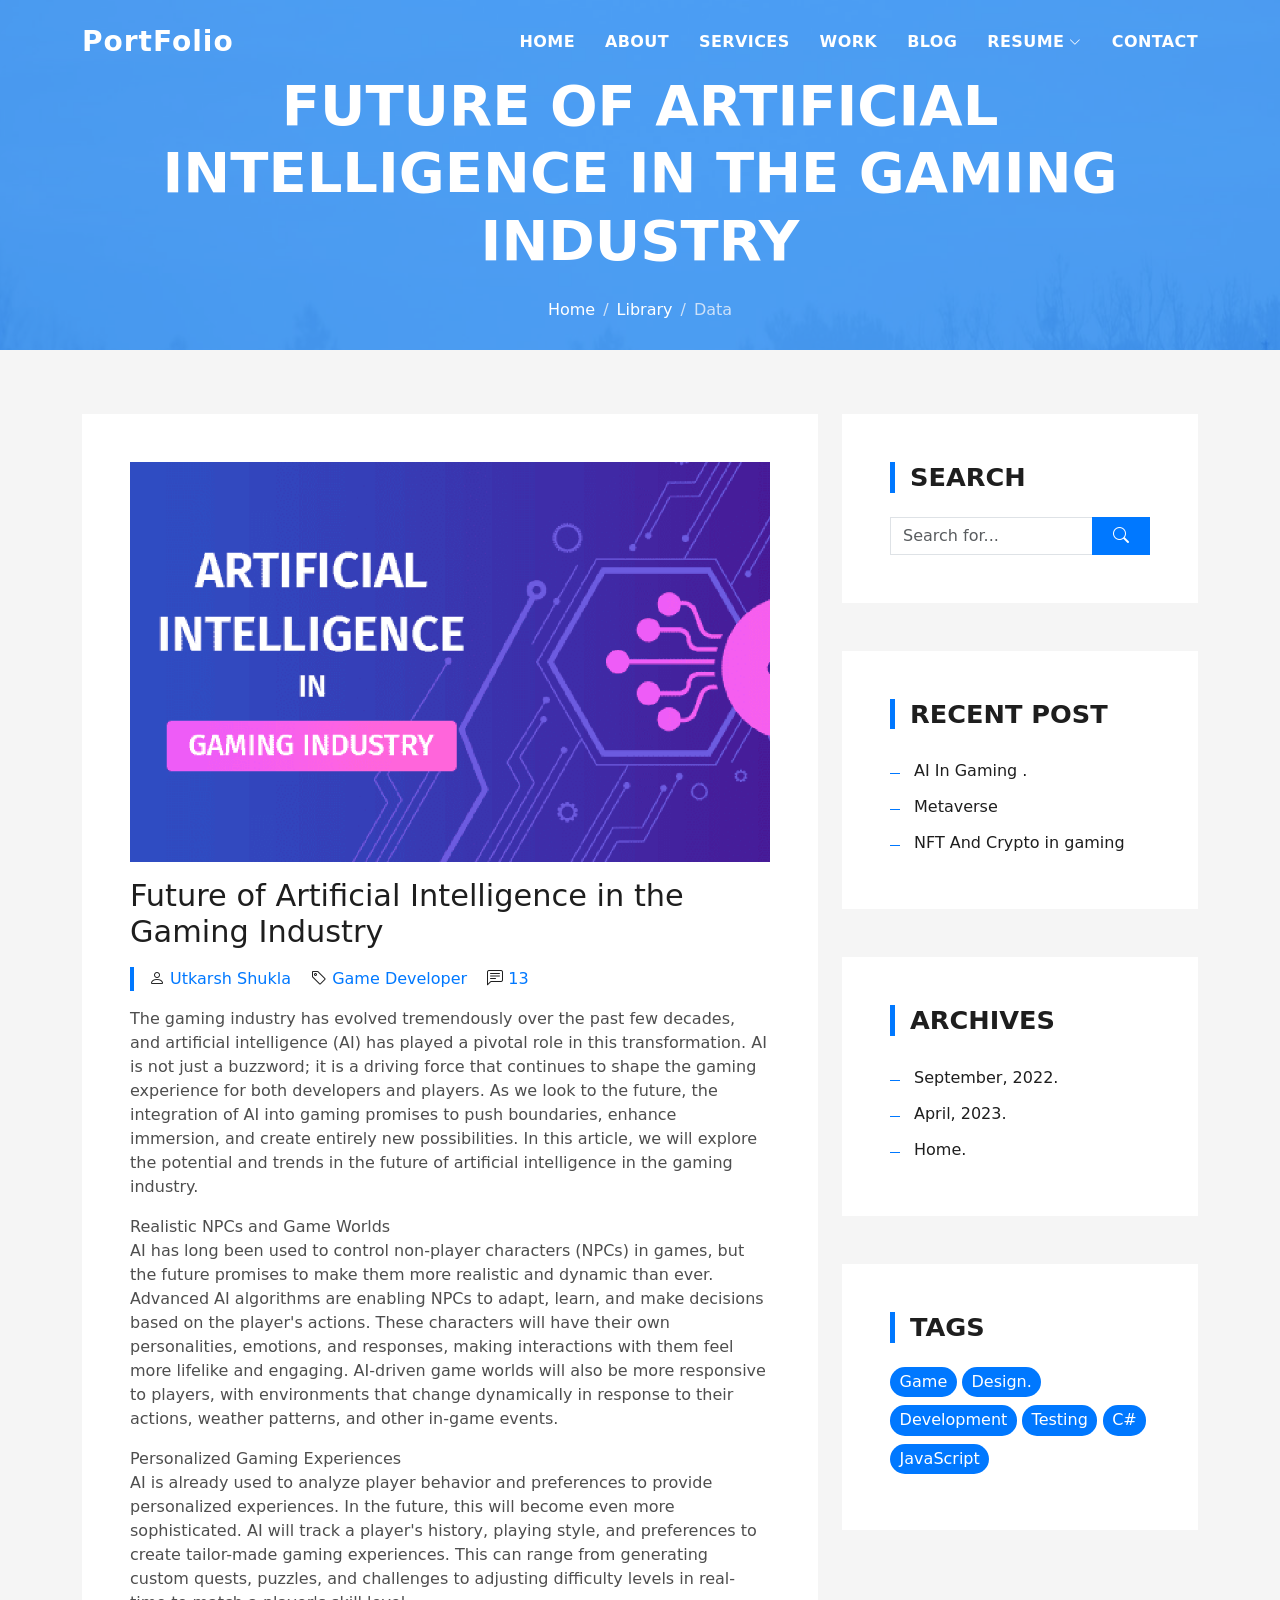
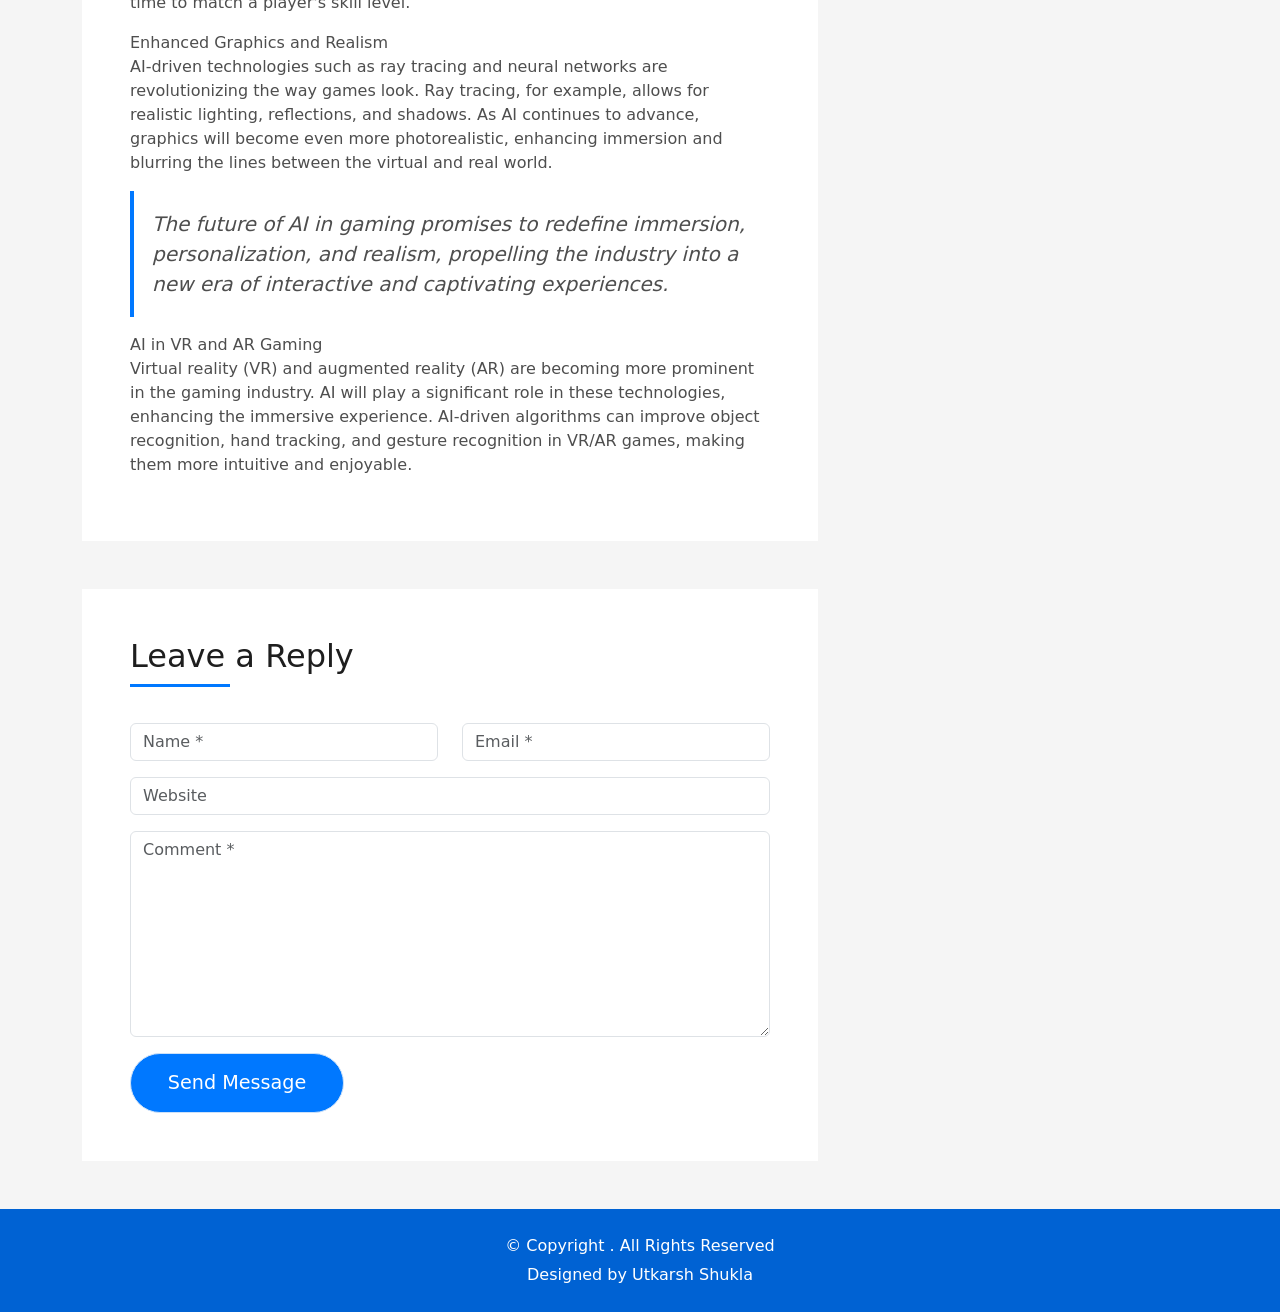
==== AIBlog.html @ 1e3c62a3 "ushukla" ====
<!DOCTYPE html>
<html lang="en">

<head>
  <meta charset="utf-8">
  <meta content="width=device-width, initial-scale=1.0" name="viewport">

  <title>Utkarsh Shukla - Portfolio</title>
  <meta content="" name="description">
  <meta content="" name="keywords">

  <!-- Favicons -->
  <!-- <link href="assets/img/favicon.png" rel="icon"> -->
  <link href="assets/img/apple-touch-icon.png" rel="apple-touch-icon">

  <!-- Vendor CSS Files -->
  <link href="assets/vendor/bootstrap/css/bootstrap.min.css" rel="stylesheet">
  <link href="assets/vendor/bootstrap-icons/bootstrap-icons.css" rel="stylesheet">
  <link href="assets/vendor/glightbox/css/glightbox.min.css" rel="stylesheet">
  <link href="assets/vendor/swiper/swiper-bundle.min.css" rel="stylesheet">

  <!-- Template Main CSS File -->
  <link href="assets/css/style.css" rel="stylesheet">

  <!-- =======================================================
  * Template Name: DevFolio
  * Updated: Sep 18 2023 with Bootstrap v5.3.2
  * Template URL: https://bootstrapmade.com/devfolio-bootstrap-portfolio-html-template/
  * Author: BootstrapMade.com
  * License: https://bootstrapmade.com/license/
  ======================================================== -->
</head>

<body>

  <!-- ======= Header ======= -->
  <header id="header" class="fixed-top">
    <div class="container d-flex align-items-center justify-content-between">

      <h1 class="logo"><a href="index.html">PortFolio</a></h1>
      <!-- Uncomment below if you prefer to use an image logo -->
      <!-- <a href="index.html" class="logo"><img src="assets/img/logo.png" alt="" class="img-fluid"></a>-->

      <nav id="navbar" class="navbar">
        <ul>
          <li><a class="nav-link scrollto " href="index.html">Home</a></li>
          <li><a class="nav-link scrollto" href="index.html">About</a></li>
          <li><a class="nav-link scrollto" href="index.html">Services</a></li>
          <li><a class="nav-link scrollto " href="index.html">Work</a></li>
          <li><a class="nav-link scrollto " href="">Blog</a></li>
          <li class="dropdown"><a href="assets/img/UTKARSH_SHUKLA_Resume.pdf"><span>Resume</span> <i class="bi bi-chevron-down"></i></a>
            <ul>
              <!-- <li><a href="#">Drop Down 1</a></li> -->
              <!-- <li class="dropdown"><a href="#"><span>Deep Drop Down</span> <i class="bi bi-chevron-right"></i></a> -->
                <ul>
                  <!-- <li><a href="#">Deep Drop Down 1</a></li>
                  <li><a href="#">Deep Drop Down 2</a></li>
                  <li><a href="#">Deep Drop Down 3</a></li>
                  <li><a href="#">Deep Drop Down 4</a></li>
                  <li><a href="#">Deep Drop Down 5</a></li> -->
                </ul>
              </li>
              <!-- <li><a href="#">Drop Down 2</a></li>
              <li><a href="#">Drop Down 3</a></li>
              <li><a href="#">Drop Down 4</a></li> -->
            </ul>
          </li>
          <li><a class="nav-link scrollto" href="#contact">Contact</a></li>
        </ul>
        <i class="bi bi-list mobile-nav-toggle"></i>
      </nav><!-- .navbar -->

    </div>
  </header><!-- End Header -->

  <div class="hero hero-single route bg-image" style="background-image: url(assets/img/overlay-bg.jpg)">
    <div class="overlay-mf"></div>
    <div class="hero-content display-table">
      <div class="table-cell">
        <div class="container">
          <h2 class="hero-title mb-4">Future of Artificial Intelligence in the Gaming Industry</h2>
          <ol class="breadcrumb d-flex justify-content-center">
            <li class="breadcrumb-item">
              <a href="#">Home</a>
            </li>
            <li class="breadcrumb-item">
              <a href="#">Library</a>
            </li>
            <li class="breadcrumb-item active">Data</li>
          </ol>
        </div>
      </div>
    </div>
  </div>

  <main id="main">

    <!-- ======= Blog Single Section ======= -->
    <section class="blog-wrapper sect-pt4" id="blog">
      <div class="container">
        <div class="row">
          <div class="col-md-8">
            <div class="post-box">
              <div class="post-thumb">
                <img src="assets/img/AI.png" class="img-fluid" alt="">
              </div>
              <div class="post-meta">
                <h1 class="article-title">Future of Artificial Intelligence in the Gaming Industry</h1>
                <ul>
                  <li>
                    <span class="bi bi-person"></span>
                    <a href="#">Utkarsh Shukla</a>
                  </li>
                  <li>
                    <span class="bi bi-tag"></span>
                    <a href="#">Game Developer</a>
                  </li>
                  <li>
                    <span class="bi bi-chat-left-text"></span>
                    <a href="#">13</a>
                  </li>
                </ul>
              </div>
              <div class="article-content">
                <p>
                  The gaming industry has evolved tremendously over the past few decades, and artificial intelligence
                  (AI) has played a pivotal role in this transformation. AI is not just a buzzword; it is a driving
                  force
                  that continues to shape the gaming experience for both developers and players. As we look to the
                  future,
                  the integration of AI into gaming promises to push boundaries, enhance immersion, and create entirely
                  new
                  possibilities. In this article, we will explore the potential and trends in the future of artificial
                  intelligence in the gaming industry.
                </p>
                <p>
                  Realistic NPCs and Game Worlds
                  <br>
                  AI has long been used to control non-player characters (NPCs) in games,
                  but the future promises to make them more realistic and dynamic than ever.
                  Advanced AI algorithms are enabling NPCs to adapt, learn, and make decisions based on
                  the player's actions. These characters will have their own personalities, emotions, and responses,
                  making interactions with them feel more lifelike and engaging. AI-driven game worlds will also be
                  more responsive to players, with environments that change dynamically in response to their actions,
                  weather patterns, and other in-game events.
                </p>
                <p>
                  Personalized Gaming Experiences
                  <br>
                  AI is already used to analyze player behavior and preferences to provide personalized experiences. In
                  the future, this will become even more sophisticated. AI will track a player's history, playing style,
                  and preferences to create tailor-made gaming experiences. This can range from generating custom
                  quests, puzzles, and challenges to adjusting difficulty levels in real-time to match a player's skill
                  level.
                </p>
                <p>
                  Enhanced Graphics and Realism
                  <br>
                  AI-driven technologies such as ray tracing and neural networks are revolutionizing the way games look.
                  Ray tracing, for example, allows for realistic lighting, reflections, and shadows. As AI continues to
                  advance, graphics will become even more photorealistic, enhancing immersion and blurring the lines
                  between the virtual and real world.
                </p>
                <blockquote class="blockquote">
                  <p class="mb-0">The future of AI in gaming promises to redefine immersion, personalization, and
                    realism, propelling the industry into a new era of interactive and captivating experiences.
                  </p>
                </blockquote>
                <p>
                  AI in VR and AR Gaming
                  <br>
                  Virtual reality (VR) and augmented reality (AR) are becoming more prominent in the gaming industry. AI
                  will play a significant role in these technologies, enhancing the immersive experience. AI-driven
                  algorithms can improve object recognition, hand tracking, and gesture recognition in VR/AR games,
                  making them more intuitive and enjoyable.
                </p>
              </div>
            </div>

            <div class="form-comments">
              <div class="title-box-2">
                <h3 class="title-left">
                  Leave a Reply
                </h3>
              </div>
              <form class="form-mf">
                <div class="row">
                  <div class="col-md-6 mb-3">
                    <div class="form-group">
                      <input type="text" class="form-control input-mf" id="inputName" placeholder="Name *" required>
                    </div>
                  </div>
                  <div class="col-md-6 mb-3">
                    <div class="form-group">
                      <input type="email" class="form-control input-mf" id="inputEmail1" placeholder="Email *" required>
                    </div>
                  </div>
                  <div class="col-md-12 mb-3">
                    <div class="form-group">
                      <input type="url" class="form-control input-mf" id="inputUrl" placeholder="Website">
                    </div>
                  </div>
                  <div class="col-md-12 mb-3">
                    <div class="form-group">
                      <textarea id="textMessage" class="form-control input-mf" placeholder="Comment *" name="message"
                        cols="45" rows="8" required></textarea>
                    </div>
                  </div>
                  <div class="col-md-12">
                    <button type="submit" class="button button-a button-big button-rouded">Send Message</button>
                  </div>
                </div>
              </form>
            </div>
          </div>
          <div class="col-md-4">
            <div class="widget-sidebar sidebar-search">
              <h5 class="sidebar-title">Search</h5>
              <div class="sidebar-content">
                <form>
                  <div class="input-group">
                    <input type="text" class="form-control" placeholder="Search for..." aria-label="Search for...">
                    <span class="input-group-btn">
                      <button class="btn btn-secondary btn-search" type="button">
                        <span class="bi bi-search"></span>
                      </button>
                    </span>
                  </div>
                </form>
              </div>
            </div>
            <div class="widget-sidebar">
              <h5 class="sidebar-title">Recent Post</h5>
              <div class="sidebar-content">
                <ul class="list-sidebar">
                  <li>
                    <a href="#">AI In Gaming .</a>
                  </li>
                  <li>
                    <a href="#">Metaverse</a>
                  </li>
                  <li>
                    <a href="#">NFT And Crypto in gaming</a>
                  </li>
                  </li>
                </ul>
              </div>
            </div>
            <div class="widget-sidebar">
              <h5 class="sidebar-title">Archives</h5>
              <div class="sidebar-content">
                <ul class="list-sidebar">
                  <li>
                    <a href="#">September, 2022.</a>
                  </li>
                  <li>
                    <a href="#">April, 2023.</a>
                  </li>
                  <li>
                    <a href="index.html">Home.</a>
                  </li>
                </ul>
              </div>
            </div>
            <div class="widget-sidebar widget-tags">
              <h5 class="sidebar-title">Tags</h5>
              <div class="sidebar-content">
                <ul>
                  <li>
                    <a href="#">Game</a>
                  </li>
                  <li>
                    <a href="#">Design.</a>
                  </li>
                  <li>
                    <a href="#">Development</a>
                  </li>
                  <li>
                    <a href="#">Testing</a>
                  </li>
                  <li>
                    <a href="#">C#</a>
                  </li>
                  <li>
                    <a href="#">JavaScript</a>
                  </li>
                </ul>
              </div>
            </div>
          </div>
        </div>
      </div>
    </section><!-- End Blog Single Section -->

  </main><!-- End #main -->

  <!-- ======= Footer ======= -->
  <footer>
    <div class="container">
      <div class="row">
        <div class="col-sm-12">
          <div class="copyright-box">
            <p class="copyright">&copy; Copyright <strong></strong>. All Rights Reserved</p>
            <div class="credits">
              <!--
              All the links in the footer should remain intact.
              You can delete the links only if you purchased the pro version.
              Licensing information: https://bootstrapmade.com/license/
              Purchase the pro version with working PHP/AJAX contact form: https://bootstrapmade.com/buy/?theme=DevFolio
            -->
              Designed by <a href="">Utkarsh Shukla</a>
            </div>
          </div>
        </div>
      </div>
    </div>
  </footer><!-- End  Footer -->

  <div id="preloader"></div>
  <a href="#" class="back-to-top d-flex align-items-center justify-content-center"><i
      class="bi bi-arrow-up-short"></i></a>

  <!-- Vendor JS Files -->
  <script src="assets/vendor/purecounter/purecounter_vanilla.js"></script>
  <script src="assets/vendor/bootstrap/js/bootstrap.bundle.min.js"></script>
  <script src="assets/vendor/glightbox/js/glightbox.min.js"></script>
  <script src="assets/vendor/swiper/swiper-bundle.min.js"></script>
  <script src="assets/vendor/typed.js/typed.umd.js"></script>
  <script src="assets/vendor/php-email-form/validate.js"></script>

  <!-- Template Main JS File -->
  <script src="assets/js/main.js"></script>

</body>

</html>
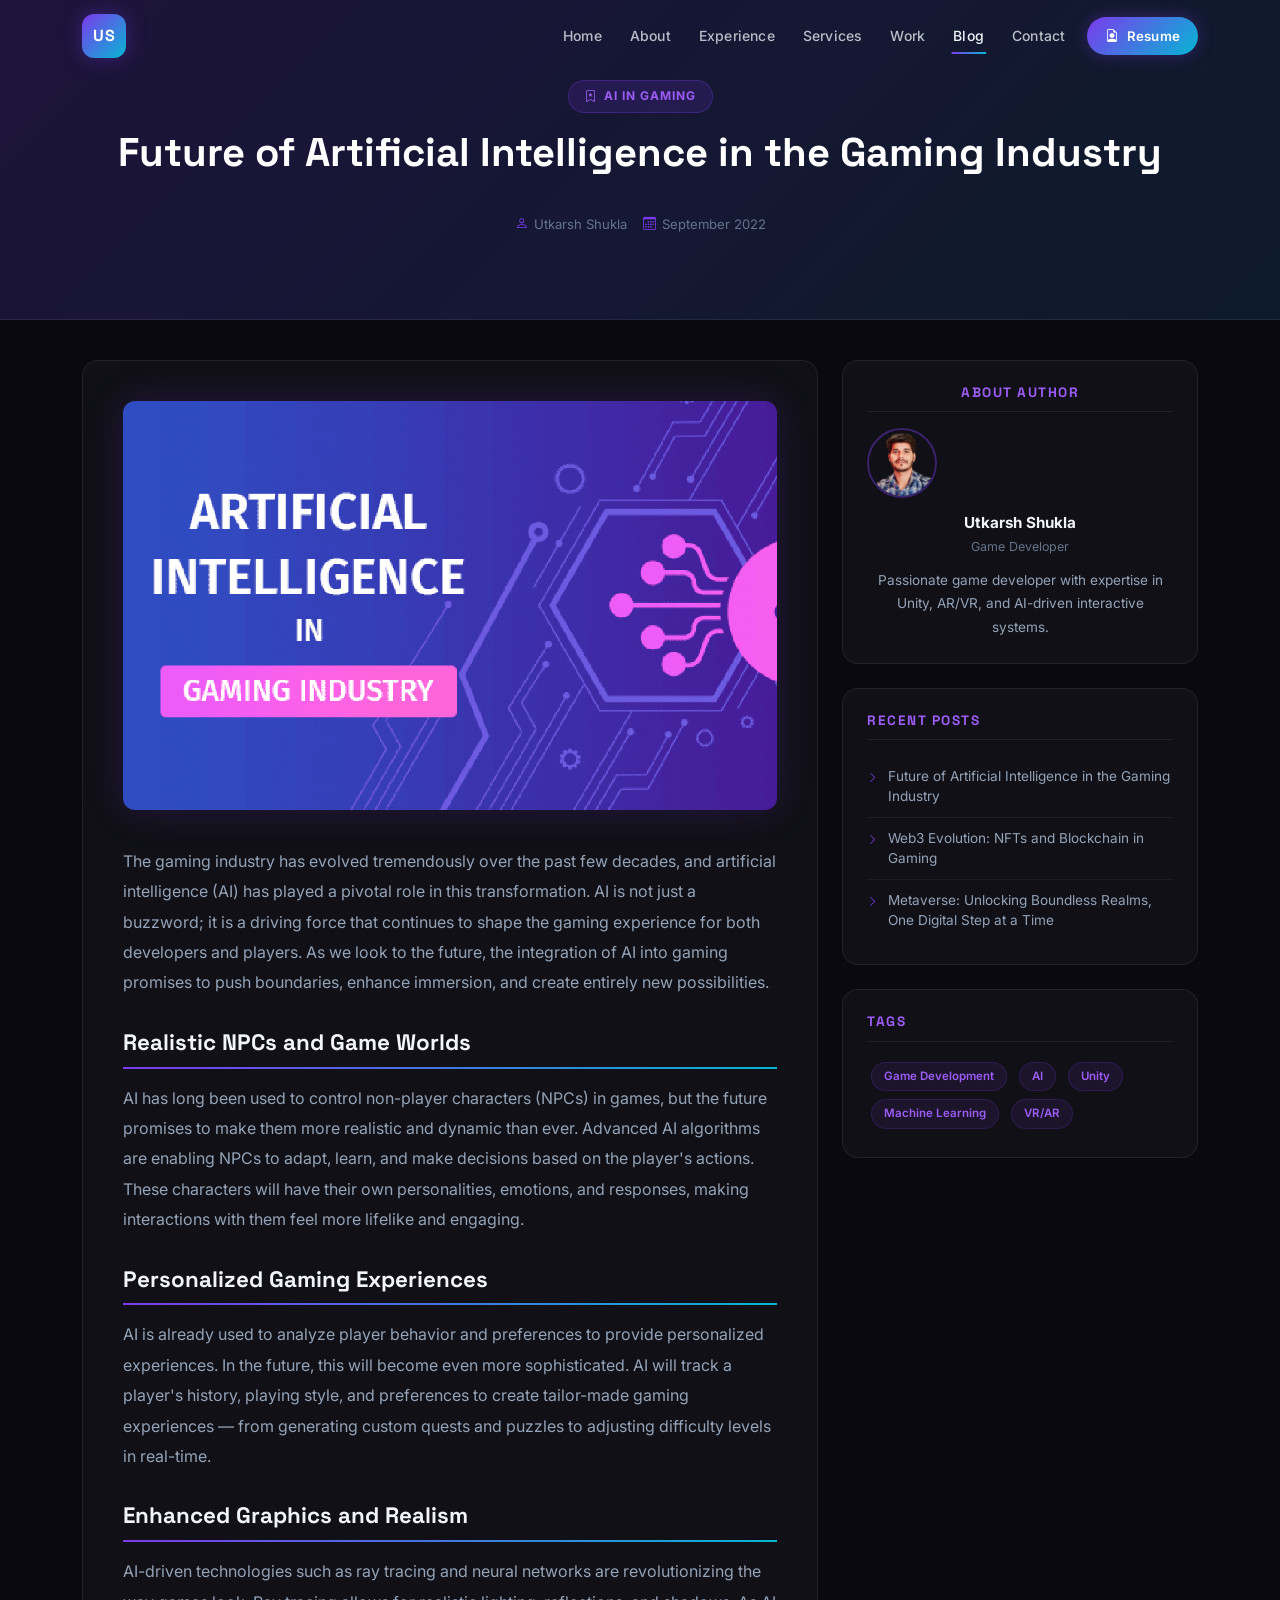
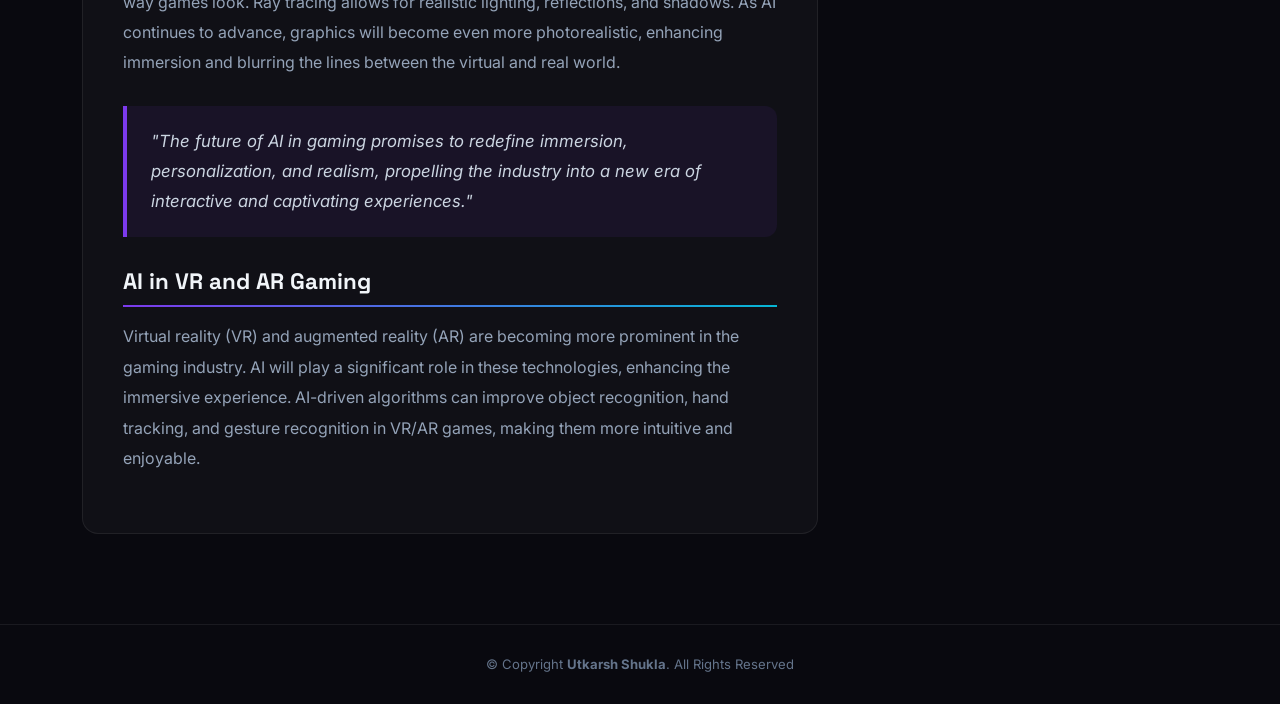
==== commit 32e4e742: "feat: Redesign all blog pages to match dark cyberpunk portfolio theme" ====
--- a/AIBlog.html
+++ b/AIBlog.html
@@ -1,336 +1,307 @@
-<!DOCTYPE html>
-<html lang="en">
-
-<head>
-  <meta charset="utf-8">
-  <meta content="width=device-width, initial-scale=1.0" name="viewport">
-
-  <title>Utkarsh Shukla - Portfolio</title>
-  <meta content="" name="description">
-  <meta content="" name="keywords">
-
-  <!-- Favicons -->
-  <!-- <link href="assets/img/favicon.png" rel="icon"> -->
-  <link href="assets/img/apple-touch-icon.png" rel="apple-touch-icon">
-
-  <!-- Vendor CSS Files -->
-  <link href="assets/vendor/bootstrap/css/bootstrap.min.css" rel="stylesheet">
-  <link href="assets/vendor/bootstrap-icons/bootstrap-icons.css" rel="stylesheet">
-  <link href="assets/vendor/glightbox/css/glightbox.min.css" rel="stylesheet">
-  <link href="assets/vendor/swiper/swiper-bundle.min.css" rel="stylesheet">
-
-  <!-- Template Main CSS File -->
-  <link href="assets/css/style.css" rel="stylesheet">
-
-  <!-- =======================================================
-  * Template Name: DevFolio
-  * Updated: Sep 18 2023 with Bootstrap v5.3.2
-  * Template URL: https://bootstrapmade.com/devfolio-bootstrap-portfolio-html-template/
-  * Author: BootstrapMade.com
-  * License: https://bootstrapmade.com/license/
-  ======================================================== -->
-</head>
-
-<body>
-
-  <!-- ======= Header ======= -->
-  <header id="header" class="fixed-top">
-    <div class="container d-flex align-items-center justify-content-between">
-
-      <h1 class="logo"><a href="index.html">PortFolio</a></h1>
-      <!-- Uncomment below if you prefer to use an image logo -->
-      <!-- <a href="index.html" class="logo"><img src="assets/img/logo.png" alt="" class="img-fluid"></a>-->
-
-      <nav id="navbar" class="navbar">
-        <ul>
-          <li><a class="nav-link scrollto " href="index.html">Home</a></li>
-          <li><a class="nav-link scrollto" href="index.html">About</a></li>
-          <li><a class="nav-link scrollto" href="index.html">Services</a></li>
-          <li><a class="nav-link scrollto " href="index.html">Work</a></li>
-          <li><a class="nav-link scrollto " href="">Blog</a></li>
-          <li class="dropdown"><a href="assets/img/UTKARSH_SHUKLA_Resume.pdf"><span>Resume</span> <i class="bi bi-chevron-down"></i></a>
-            <ul>
-              <!-- <li><a href="#">Drop Down 1</a></li> -->
-              <!-- <li class="dropdown"><a href="#"><span>Deep Drop Down</span> <i class="bi bi-chevron-right"></i></a> -->
-                <ul>
-                  <!-- <li><a href="#">Deep Drop Down 1</a></li>
-                  <li><a href="#">Deep Drop Down 2</a></li>
-                  <li><a href="#">Deep Drop Down 3</a></li>
-                  <li><a href="#">Deep Drop Down 4</a></li>
-                  <li><a href="#">Deep Drop Down 5</a></li> -->
-                </ul>
-              </li>
-              <!-- <li><a href="#">Drop Down 2</a></li>
-              <li><a href="#">Drop Down 3</a></li>
-              <li><a href="#">Drop Down 4</a></li> -->
-            </ul>
-          </li>
-          <li><a class="nav-link scrollto" href="#contact">Contact</a></li>
-        </ul>
-        <i class="bi bi-list mobile-nav-toggle"></i>
-      </nav><!-- .navbar -->
-
-    </div>
-  </header><!-- End Header -->
-
-  <div class="hero hero-single route bg-image" style="background-image: url(assets/img/overlay-bg.jpg)">
-    <div class="overlay-mf"></div>
-    <div class="hero-content display-table">
-      <div class="table-cell">
-        <div class="container">
-          <h2 class="hero-title mb-4">Future of Artificial Intelligence in the Gaming Industry</h2>
-          <ol class="breadcrumb d-flex justify-content-center">
-            <li class="breadcrumb-item">
-              <a href="#">Home</a>
-            </li>
-            <li class="breadcrumb-item">
-              <a href="#">Library</a>
-            </li>
-            <li class="breadcrumb-item active">Data</li>
-          </ol>
-        </div>
-      </div>
-    </div>
-  </div>
-
-  <main id="main">
-
-    <!-- ======= Blog Single Section ======= -->
-    <section class="blog-wrapper sect-pt4" id="blog">
-      <div class="container">
-        <div class="row">
-          <div class="col-md-8">
-            <div class="post-box">
-              <div class="post-thumb">
-                <img src="assets/img/AI.png" class="img-fluid" alt="">
-              </div>
-              <div class="post-meta">
-                <h1 class="article-title">Future of Artificial Intelligence in the Gaming Industry</h1>
-                <ul>
-                  <li>
-                    <span class="bi bi-person"></span>
-                    <a href="#">Utkarsh Shukla</a>
-                  </li>
-                  <li>
-                    <span class="bi bi-tag"></span>
-                    <a href="#">Game Developer</a>
-                  </li>
-                  <li>
-                    <span class="bi bi-chat-left-text"></span>
-                    <a href="#">13</a>
-                  </li>
-                </ul>
-              </div>
-              <div class="article-content">
-                <p>
-                  The gaming industry has evolved tremendously over the past few decades, and artificial intelligence
-                  (AI) has played a pivotal role in this transformation. AI is not just a buzzword; it is a driving
-                  force
-                  that continues to shape the gaming experience for both developers and players. As we look to the
-                  future,
-                  the integration of AI into gaming promises to push boundaries, enhance immersion, and create entirely
-                  new
-                  possibilities. In this article, we will explore the potential and trends in the future of artificial
-                  intelligence in the gaming industry.
-                </p>
-                <p>
-                  Realistic NPCs and Game Worlds
-                  <br>
-                  AI has long been used to control non-player characters (NPCs) in games,
-                  but the future promises to make them more realistic and dynamic than ever.
-                  Advanced AI algorithms are enabling NPCs to adapt, learn, and make decisions based on
-                  the player's actions. These characters will have their own personalities, emotions, and responses,
-                  making interactions with them feel more lifelike and engaging. AI-driven game worlds will also be
-                  more responsive to players, with environments that change dynamically in response to their actions,
-                  weather patterns, and other in-game events.
-                </p>
-                <p>
-                  Personalized Gaming Experiences
-                  <br>
-                  AI is already used to analyze player behavior and preferences to provide personalized experiences. In
-                  the future, this will become even more sophisticated. AI will track a player's history, playing style,
-                  and preferences to create tailor-made gaming experiences. This can range from generating custom
-                  quests, puzzles, and challenges to adjusting difficulty levels in real-time to match a player's skill
-                  level.
-                </p>
-                <p>
-                  Enhanced Graphics and Realism
-                  <br>
-                  AI-driven technologies such as ray tracing and neural networks are revolutionizing the way games look.
-                  Ray tracing, for example, allows for realistic lighting, reflections, and shadows. As AI continues to
-                  advance, graphics will become even more photorealistic, enhancing immersion and blurring the lines
-                  between the virtual and real world.
-                </p>
-                <blockquote class="blockquote">
-                  <p class="mb-0">The future of AI in gaming promises to redefine immersion, personalization, and
-                    realism, propelling the industry into a new era of interactive and captivating experiences.
-                  </p>
-                </blockquote>
-                <p>
-                  AI in VR and AR Gaming
-                  <br>
-                  Virtual reality (VR) and augmented reality (AR) are becoming more prominent in the gaming industry. AI
-                  will play a significant role in these technologies, enhancing the immersive experience. AI-driven
-                  algorithms can improve object recognition, hand tracking, and gesture recognition in VR/AR games,
-                  making them more intuitive and enjoyable.
-                </p>
-              </div>
-            </div>
-
-            <div class="form-comments">
-              <div class="title-box-2">
-                <h3 class="title-left">
-                  Leave a Reply
-                </h3>
-              </div>
-              <form class="form-mf">
-                <div class="row">
-                  <div class="col-md-6 mb-3">
-                    <div class="form-group">
-                      <input type="text" class="form-control input-mf" id="inputName" placeholder="Name *" required>
-                    </div>
-                  </div>
-                  <div class="col-md-6 mb-3">
-                    <div class="form-group">
-                      <input type="email" class="form-control input-mf" id="inputEmail1" placeholder="Email *" required>
-                    </div>
-                  </div>
-                  <div class="col-md-12 mb-3">
-                    <div class="form-group">
-                      <input type="url" class="form-control input-mf" id="inputUrl" placeholder="Website">
-                    </div>
-                  </div>
-                  <div class="col-md-12 mb-3">
-                    <div class="form-group">
-                      <textarea id="textMessage" class="form-control input-mf" placeholder="Comment *" name="message"
-                        cols="45" rows="8" required></textarea>
-                    </div>
-                  </div>
-                  <div class="col-md-12">
-                    <button type="submit" class="button button-a button-big button-rouded">Send Message</button>
-                  </div>
-                </div>
-              </form>
-            </div>
-          </div>
-          <div class="col-md-4">
-            <div class="widget-sidebar sidebar-search">
-              <h5 class="sidebar-title">Search</h5>
-              <div class="sidebar-content">
-                <form>
-                  <div class="input-group">
-                    <input type="text" class="form-control" placeholder="Search for..." aria-label="Search for...">
-                    <span class="input-group-btn">
-                      <button class="btn btn-secondary btn-search" type="button">
-                        <span class="bi bi-search"></span>
-                      </button>
-                    </span>
-                  </div>
-                </form>
-              </div>
-            </div>
-            <div class="widget-sidebar">
-              <h5 class="sidebar-title">Recent Post</h5>
-              <div class="sidebar-content">
-                <ul class="list-sidebar">
-                  <li>
-                    <a href="#">AI In Gaming .</a>
-                  </li>
-                  <li>
-                    <a href="#">Metaverse</a>
-                  </li>
-                  <li>
-                    <a href="#">NFT And Crypto in gaming</a>
-                  </li>
-                  </li>
-                </ul>
-              </div>
-            </div>
-            <div class="widget-sidebar">
-              <h5 class="sidebar-title">Archives</h5>
-              <div class="sidebar-content">
-                <ul class="list-sidebar">
-                  <li>
-                    <a href="#">September, 2022.</a>
-                  </li>
-                  <li>
-                    <a href="#">April, 2023.</a>
-                  </li>
-                  <li>
-                    <a href="index.html">Home.</a>
-                  </li>
-                </ul>
-              </div>
-            </div>
-            <div class="widget-sidebar widget-tags">
-              <h5 class="sidebar-title">Tags</h5>
-              <div class="sidebar-content">
-                <ul>
-                  <li>
-                    <a href="#">Game</a>
-                  </li>
-                  <li>
-                    <a href="#">Design.</a>
-                  </li>
-                  <li>
-                    <a href="#">Development</a>
-                  </li>
-                  <li>
-                    <a href="#">Testing</a>
-                  </li>
-                  <li>
-                    <a href="#">C#</a>
-                  </li>
-                  <li>
-                    <a href="#">JavaScript</a>
-                  </li>
-                </ul>
-              </div>
-            </div>
-          </div>
-        </div>
-      </div>
-    </section><!-- End Blog Single Section -->
-
-  </main><!-- End #main -->
-
-  <!-- ======= Footer ======= -->
-  <footer>
-    <div class="container">
-      <div class="row">
-        <div class="col-sm-12">
-          <div class="copyright-box">
-            <p class="copyright">&copy; Copyright <strong></strong>. All Rights Reserved</p>
-            <div class="credits">
-              <!--
-              All the links in the footer should remain intact.
-              You can delete the links only if you purchased the pro version.
-              Licensing information: https://bootstrapmade.com/license/
-              Purchase the pro version with working PHP/AJAX contact form: https://bootstrapmade.com/buy/?theme=DevFolio
-            -->
-              Designed by <a href="">Utkarsh Shukla</a>
-            </div>
-          </div>
-        </div>
-      </div>
-    </div>
-  </footer><!-- End  Footer -->
-
-  <div id="preloader"></div>
-  <a href="#" class="back-to-top d-flex align-items-center justify-content-center"><i
-      class="bi bi-arrow-up-short"></i></a>
-
-  <!-- Vendor JS Files -->
-  <script src="assets/vendor/purecounter/purecounter_vanilla.js"></script>
-  <script src="assets/vendor/bootstrap/js/bootstrap.bundle.min.js"></script>
-  <script src="assets/vendor/glightbox/js/glightbox.min.js"></script>
-  <script src="assets/vendor/swiper/swiper-bundle.min.js"></script>
-  <script src="assets/vendor/typed.js/typed.umd.js"></script>
-  <script src="assets/vendor/php-email-form/validate.js"></script>
-
-  <!-- Template Main JS File -->
-  <script src="assets/js/main.js"></script>
-
-</body>
-
+<!DOCTYPE html>
+<html lang="en">
+<head>
+  <meta charset="utf-8">
+  <meta content="width=device-width, initial-scale=1.0" name="viewport">
+  <title>Future of Artificial Intelligence in the Gaming Industry — Utkarsh Shukla</title>
+  <meta name="description" content="The future of AI in gaming promises to redefine immersion, personalization, and realism.">
+  
+  <!-- Google Fonts -->
+  <link rel="preconnect" href="https://fonts.googleapis.com">
+  <link rel="preconnect" href="https://fonts.gstatic.com" crossorigin>
+  <link href="https://fonts.googleapis.com/css2?family=Inter:wght@300;400;500;600;700;800;900&family=Space+Grotesk:wght@400;500;600;700;800&display=swap" rel="stylesheet">
+  
+  <!-- Bootstrap CSS -->
+  <link href="assets/vendor/bootstrap/css/bootstrap.min.css" rel="stylesheet">
+  <link href="assets/vendor/bootstrap-icons/bootstrap-icons.css" rel="stylesheet">
+  
+  <!-- Main CSS -->
+  <link href="assets/css/style.css" rel="stylesheet">
+  
+  <!-- Blog-specific inline styles -->
+  <style>
+/* Blog page body */
+body { background: #09090f; color: #f1f5f9; font-family: 'Inter', sans-serif; }
+
+/* Blog Hero */
+.blog-hero { 
+  min-height: 320px;
+  background: linear-gradient(135deg, rgba(124,58,237,0.15) 0%, rgba(6,182,212,0.08) 100%), #0d0d1c;
+  display: flex; align-items: center;
+  padding: 100px 0 60px;
+  position: relative;
+  border-bottom: 1px solid rgba(255,255,255,0.07);
+}
+
+/* Article card */
+.article-card {
+  background: rgba(255,255,255,0.03);
+  border: 1px solid rgba(255,255,255,0.07);
+  border-radius: 16px;
+  padding: 40px;
+  margin-bottom: 30px;
+}
+
+/* Featured image */
+.article-img {
+  width: 100%; border-radius: 12px;
+  margin-bottom: 36px;
+  box-shadow: 0 0 40px rgba(124,58,237,0.2);
+  object-fit: cover;
+  max-height: 420px;
+}
+
+/* Article paragraphs */
+.article-body p {
+  color: #94a3b8; line-height: 1.9; margin-bottom: 20px; font-size: 1rem;
+}
+
+/* Section headings in article */
+.article-body h2 {
+  font-family: 'Space Grotesk', sans-serif;
+  font-size: 1.4rem; font-weight: 700;
+  color: #f1f5f9; margin: 32px 0 14px;
+  padding-bottom: 10px;
+  border-bottom: 2px solid;
+  border-image: linear-gradient(90deg, #7c3aed, #06b6d4) 1;
+}
+
+/* Blockquote */
+.article-body blockquote {
+  border-left: 4px solid #7c3aed;
+  background: rgba(124,58,237,0.08);
+  border-radius: 0 12px 12px 0;
+  padding: 20px 24px;
+  margin: 28px 0;
+  font-style: italic;
+  color: #cbd5e1;
+  font-size: 1.05rem;
+  line-height: 1.8;
+}
+
+/* Sidebar card */
+.sidebar-card {
+  background: rgba(255,255,255,0.03);
+  border: 1px solid rgba(255,255,255,0.07);
+  border-radius: 16px;
+  padding: 24px;
+  margin-bottom: 24px;
+}
+.sidebar-card h5 {
+  font-family: 'Space Grotesk', sans-serif;
+  font-size: 0.85rem; font-weight: 700;
+  text-transform: uppercase; letter-spacing: 1.5px;
+  color: #9d5cf5; margin-bottom: 16px;
+  padding-bottom: 10px;
+  border-bottom: 1px solid rgba(255,255,255,0.07);
+}
+
+/* Author card */
+.author-photo {
+  width: 70px; height: 70px; border-radius: 50%;
+  object-fit: cover;
+  border: 2px solid rgba(124,58,237,0.4);
+  margin-bottom: 12px;
+}
+.author-name { font-weight: 700; color: #f1f5f9; font-size: 0.95rem; }
+.author-role { font-size: 0.78rem; color: #64748b; }
+
+/* Recent posts list */
+.recent-post-link {
+  display: flex; align-items: flex-start; gap: 10px;
+  padding: 10px 0;
+  border-bottom: 1px solid rgba(255,255,255,0.05);
+  color: #94a3b8; font-size: 0.85rem;
+  text-decoration: none;
+  transition: color 0.3s;
+  line-height: 1.5;
+}
+.recent-post-link:last-child { border-bottom: none; }
+.recent-post-link:hover { color: #9d5cf5; }
+.recent-post-link i { color: #7c3aed; font-size: 0.7rem; margin-top: 4px; flex-shrink: 0; }
+
+/* Tag pills */
+.tag-pill {
+  display: inline-block;
+  font-size: 0.72rem; font-weight: 600;
+  padding: 4px 12px; border-radius: 50px;
+  background: rgba(124,58,237,0.1);
+  border: 1px solid rgba(124,58,237,0.2);
+  color: #9d5cf5;
+  margin: 4px;
+  text-decoration: none;
+  transition: all 0.3s;
+}
+.tag-pill:hover { background: rgba(124,58,237,0.25); color: #f1f5f9; }
+
+/* Article meta row */
+.article-meta {
+  display: flex; flex-wrap: wrap; gap: 16px; align-items: center;
+  padding: 16px 0; margin-bottom: 8px;
+  border-bottom: 1px solid rgba(255,255,255,0.07);
+}
+.meta-item { display: flex; align-items: center; gap: 6px; font-size: 0.82rem; color: #64748b; }
+.meta-item i { color: #7c3aed; }
+.meta-item a { color: #94a3b8; text-decoration: none; }
+.meta-item a:hover { color: #9d5cf5; }
+
+/* Category badge */
+.blog-hero-badge {
+  display: inline-flex; align-items: center; gap: 6px;
+  background: rgba(124,58,237,0.15);
+  border: 1px solid rgba(124,58,237,0.3);
+  border-radius: 50px; padding: 5px 16px;
+  font-size: 0.75rem; font-weight: 700;
+  letter-spacing: 1px; text-transform: uppercase;
+  color: #9d5cf5; margin-bottom: 16px;
+}
+
+/* Back to top */
+.back-to-top { 
+  position: fixed; right: 20px; bottom: 20px; z-index: 996;
+  width: 44px; height: 44px; border-radius: 50%;
+  background: linear-gradient(135deg, #7c3aed, #06b6d4);
+  color: #fff !important; font-size: 1.4rem;
+  opacity: 0; visibility: hidden;
+  transition: all 0.4s; display: flex; align-items: center; justify-content: center;
+  box-shadow: 0 0 20px rgba(124,58,237,0.35);
+  text-decoration: none;
+}
+.back-to-top.active { opacity: 1; visibility: visible; }
+.back-to-top:hover { transform: translateY(-4px); }
+
+/* Simple dark footer */
+.blog-footer {
+  background: #09090f;
+  border-top: 1px solid rgba(255,255,255,0.07);
+  padding: 28px 0;
+  text-align: center;
+  margin-top: 60px;
+}
+.blog-footer p { color: #64748b; font-size: 0.82rem; margin: 0; }
+.blog-footer a { color: #9d5cf5; text-decoration: none; }
+  </style>
+</head>
+<body>
+  <!-- ======= Header ======= -->
+  <header id="header" class="fixed-top">
+    <div class="container d-flex align-items-center justify-content-between">
+
+      <a href="index.html" class="logo-link">
+        <div class="logo-monogram">US</div>
+      </a>
+
+      <nav id="navbar" class="navbar">
+        <ul>
+          <li><a class="nav-link" href="index.html#hero">Home</a></li>
+          <li><a class="nav-link" href="index.html#about">About</a></li>
+          <li><a class="nav-link" href="index.html#experience">Experience</a></li>
+          <li><a class="nav-link" href="index.html#services">Services</a></li>
+          <li><a class="nav-link" href="index.html#work">Work</a></li>
+          <li><a class="nav-link active" href="index.html#blog">Blog</a></li>
+          <li><a class="nav-link" href="index.html#contact">Contact</a></li>
+          <li>
+            <a href="assets/img/UTKARSH_SHUKLA_Resume (1).pdf" class="nav-resume-btn" target="_blank" rel="noopener noreferrer">
+              <i class="bi bi-file-earmark-person"></i>&nbsp;Resume
+            </a>
+          </li>
+        </ul>
+        <i class="bi bi-list mobile-nav-toggle"></i>
+      </nav>
+
+    </div>
+  </header>
+
+  <!-- Blog Hero -->
+  <section class="blog-hero" style="padding-top: 80px;">
+    <div class="container text-center">
+      <div class="blog-hero-badge"><i class="bi bi-bookmark-star"></i> AI in Gaming</div>
+      <h1 style="color: #fff; font-family: 'Space Grotesk', sans-serif; font-weight: 800; font-size: 2.5rem; margin-bottom: 20px;">Future of Artificial Intelligence in the Gaming Industry</h1>
+      <div class="article-meta justify-content-center" style="border: none;">
+        <span class="meta-item"><i class="bi bi-person"></i> Utkarsh Shukla</span>
+        <span class="meta-item"><i class="bi bi-calendar3"></i> September 2022</span>
+      </div>
+    </div>
+  </section>
+
+  <!-- Article Content -->
+  <main class="container" style="margin-top: 40px; min-height: 50vh;">
+    <div class="row">
+      <div class="col-lg-8">
+        <div class="article-card article-body">
+          <img src="assets/img/AI.png" alt="Future of Artificial Intelligence in the Gaming Industry" class="article-img">
+          
+          <p>The gaming industry has evolved tremendously over the past few decades, and artificial intelligence (AI) has played a pivotal role in this transformation. AI is not just a buzzword; it is a driving force that continues to shape the gaming experience for both developers and players. As we look to the future, the integration of AI into gaming promises to push boundaries, enhance immersion, and create entirely new possibilities.</p>
+          
+          <h2>Realistic NPCs and Game Worlds</h2>
+          <p>AI has long been used to control non-player characters (NPCs) in games, but the future promises to make them more realistic and dynamic than ever. Advanced AI algorithms are enabling NPCs to adapt, learn, and make decisions based on the player's actions. These characters will have their own personalities, emotions, and responses, making interactions with them feel more lifelike and engaging.</p>
+          
+          <h2>Personalized Gaming Experiences</h2>
+          <p>AI is already used to analyze player behavior and preferences to provide personalized experiences. In the future, this will become even more sophisticated. AI will track a player's history, playing style, and preferences to create tailor-made gaming experiences — from generating custom quests and puzzles to adjusting difficulty levels in real-time.</p>
+          
+          <h2>Enhanced Graphics and Realism</h2>
+          <p>AI-driven technologies such as ray tracing and neural networks are revolutionizing the way games look. Ray tracing allows for realistic lighting, reflections, and shadows. As AI continues to advance, graphics will become even more photorealistic, enhancing immersion and blurring the lines between the virtual and real world.</p>
+          
+          <blockquote>"The future of AI in gaming promises to redefine immersion, personalization, and realism, propelling the industry into a new era of interactive and captivating experiences."</blockquote>
+          
+          <h2>AI in VR and AR Gaming</h2>
+          <p>Virtual reality (VR) and augmented reality (AR) are becoming more prominent in the gaming industry. AI will play a significant role in these technologies, enhancing the immersive experience. AI-driven algorithms can improve object recognition, hand tracking, and gesture recognition in VR/AR games, making them more intuitive and enjoyable.</p>
+        </div>
+      </div>
+      
+      <div class="col-lg-4">
+        <!-- Author Card -->
+        <div class="sidebar-card text-center">
+          <h5>About Author</h5>
+          <img src="assets/img/pic.png" alt="Utkarsh Shukla" class="author-photo">
+          <div class="author-name">Utkarsh Shukla</div>
+          <div class="author-role">Game Developer</div>
+          <p style="font-size: 0.85rem; color: #94a3b8; margin-top: 12px; margin-bottom: 0;">Passionate game developer with expertise in Unity, AR/VR, and AI-driven interactive systems.</p>
+        </div>
+        
+        <!-- Recent Posts -->
+        <div class="sidebar-card">
+          <h5>Recent Posts</h5>
+          <a href="AIBlog.html" class="recent-post-link">
+            <i class="bi bi-chevron-right"></i>
+            <span>Future of Artificial Intelligence in the Gaming Industry</span>
+          </a>
+          <a href="NFT.html" class="recent-post-link">
+            <i class="bi bi-chevron-right"></i>
+            <span>Web3 Evolution: NFTs and Blockchain in Gaming</span>
+          </a>
+          <a href="metverse.html" class="recent-post-link">
+            <i class="bi bi-chevron-right"></i>
+            <span>Metaverse: Unlocking Boundless Realms, One Digital Step at a Time</span>
+          </a>
+        </div>
+        
+        <!-- Tags -->
+        <div class="sidebar-card">
+          <h5>Tags</h5>
+          <div>
+            <a href="#" class="tag-pill">Game Development</a>
+            <a href="#" class="tag-pill">AI</a>
+            <a href="#" class="tag-pill">Unity</a>
+            <a href="#" class="tag-pill">Machine Learning</a>
+            <a href="#" class="tag-pill">VR/AR</a>
+          </div>
+        </div>
+      </div>
+    </div>
+  </main>
+
+  <a href="#" class="back-to-top active d-flex align-items-center justify-content-center"><i class="bi bi-arrow-up-short"></i></a>
+
+  <!-- Footer -->
+  <footer class="blog-footer">
+    <div class="container">
+      <p>&copy; Copyright <strong><span>Utkarsh Shukla</span></strong>. All Rights Reserved</p>
+    </div>
+  </footer>
+  
+  <!-- Scripts -->
+  <script src="assets/vendor/bootstrap/js/bootstrap.bundle.min.js"></script>
+  <script src="assets/js/main.js"></script>
+</body>
 </html>
--- a/assets/css/style.css
+++ b/assets/css/style.css
@@ -0,0 +1,1588 @@
+/*
+ * Portfolio — Utkarsh Shukla
+ * Modern Dark Cyberpunk Theme | 2025
+ */
+
+/* ============================================================
+   0. CSS VARIABLES
+   ============================================================ */
+:root {
+  --bg:           #09090f;
+  --bg-alt:       #0d0d1c;
+  --bg-card:      rgba(255, 255, 255, 0.04);
+  --bg-card-h:    rgba(255, 255, 255, 0.075);
+  --purple:       #7c3aed;
+  --purple-light: #9d5cf5;
+  --cyan:         #06b6d4;
+  --cyan-light:   #22d3ee;
+  --pink:         #ec4899;
+  --glow-p:       rgba(124,  58, 237, 0.35);
+  --glow-c:       rgba(  6, 182, 212, 0.35);
+  --text:         #f1f5f9;
+  --text-2:       #94a3b8;
+  --text-3:       #64748b;
+  --border:       rgba(255, 255, 255, 0.07);
+  --border-p:     rgba(124,  58, 237, 0.25);
+  --radius:       16px;
+  --radius-sm:    10px;
+  --ease:         cubic-bezier(0.4, 0, 0.2, 1);
+  --font:         'Inter', 'Space Grotesk', sans-serif;
+}
+
+/* ============================================================
+   1. GLOBAL RESET + BOOTSTRAP OVERRIDES
+   ============================================================ */
+html { scroll-behavior: smooth; }
+
+body {
+  font-family: var(--font) !important;
+  background-color: var(--bg) !important;
+  color: var(--text) !important;
+  line-height: 1.7;
+  overflow-x: hidden;
+  -webkit-font-smoothing: antialiased;
+}
+
+/* Override Bootstrap heading/text colors */
+h1, h2, h3, h4, h5, h6 { color: var(--text); }
+p { color: var(--text-2); margin-bottom: 0; }
+a { color: inherit; text-decoration: none; transition: color 0.3s var(--ease); }
+a:hover { color: var(--purple-light); text-decoration: none; }
+ul { list-style: none; padding-left: 0; margin-bottom: 0; }
+img { display: block; max-width: 100%; }
+button { font-family: var(--font); }
+
+/* Override Bootstrap form defaults */
+.form-control,
+input, textarea, select {
+  background-color: transparent !important;
+  color: var(--text) !important;
+  border-color: var(--border) !important;
+}
+.form-control:focus { box-shadow: none !important; }
+
+/* Custom Scrollbar */
+::-webkit-scrollbar { width: 5px; }
+::-webkit-scrollbar-track { background: var(--bg); }
+::-webkit-scrollbar-thumb { background: var(--purple); border-radius: 10px; }
+::-webkit-scrollbar-thumb:hover { background: var(--cyan); }
+
+/* ============================================================
+   2. TYPOGRAPHY UTILITY
+   ============================================================ */
+.gradient-text {
+  background: linear-gradient(135deg, var(--purple-light) 0%, var(--cyan) 100%);
+  -webkit-background-clip: text;
+  -webkit-text-fill-color: transparent;
+  background-clip: text;
+  display: inline;
+}
+
+/* ============================================================
+   3. PRELOADER
+   ============================================================ */
+#preloader {
+  position: fixed;
+  inset: 0;
+  z-index: 99999;
+  background: var(--bg);
+  display: flex;
+  align-items: center;
+  justify-content: center;
+}
+
+.preloader-inner {
+  position: relative;
+  width: 76px;
+  height: 76px;
+  display: flex;
+  align-items: center;
+  justify-content: center;
+}
+
+.preloader-ring {
+  position: absolute;
+  inset: 0;
+  border-radius: 50%;
+  border: 3px solid transparent;
+  border-top-color: var(--purple);
+  border-right-color: var(--cyan);
+  animation: spin 0.9s linear infinite;
+}
+
+.preloader-text {
+  font-family: 'Space Grotesk', sans-serif;
+  font-size: 1rem;
+  font-weight: 800;
+  background: linear-gradient(135deg, var(--purple-light), var(--cyan));
+  -webkit-background-clip: text;
+  -webkit-text-fill-color: transparent;
+  background-clip: text;
+}
+
+@keyframes spin { to { transform: rotate(360deg); } }
+
+/* ============================================================
+   4. BACK TO TOP BUTTON
+   ============================================================ */
+.back-to-top {
+  position: fixed;
+  right: 20px;
+  bottom: 20px;
+  z-index: 996;
+  width: 44px;
+  height: 44px;
+  border-radius: 50%;
+  background: linear-gradient(135deg, var(--purple), var(--cyan));
+  color: #fff !important;
+  font-size: 1.4rem;
+  opacity: 0;
+  visibility: hidden;
+  transition: all 0.4s var(--ease);
+  box-shadow: 0 0 20px var(--glow-p);
+  text-decoration: none;
+}
+.back-to-top.active { opacity: 1; visibility: visible; }
+.back-to-top:hover { transform: translateY(-4px); box-shadow: 0 0 32px var(--glow-p); color: #fff !important; }
+
+/* ============================================================
+   5. HEADER & NAVBAR
+   ============================================================ */
+#header {
+  padding: 14px 0;
+  transition: all 0.4s var(--ease);
+  z-index: 997;
+  background: transparent;
+}
+
+#header.header-scrolled {
+  background: rgba(9, 9, 15, 0.88) !important;
+  backdrop-filter: blur(20px);
+  -webkit-backdrop-filter: blur(20px);
+  border-bottom: 1px solid var(--border);
+  padding: 10px 0;
+  box-shadow: 0 4px 40px rgba(0, 0, 0, 0.4);
+}
+
+/* Logo */
+.logo-link {
+  display: flex;
+  align-items: center;
+  text-decoration: none;
+}
+.logo-monogram {
+  width: 44px;
+  height: 44px;
+  border-radius: 12px;
+  background: linear-gradient(135deg, var(--purple), var(--cyan));
+  display: flex;
+  align-items: center;
+  justify-content: center;
+  font-family: 'Space Grotesk', sans-serif;
+  font-weight: 800;
+  font-size: 1rem;
+  color: #fff;
+  letter-spacing: 1px;
+  box-shadow: 0 0 20px var(--glow-p);
+  transition: transform 0.3s var(--ease), box-shadow 0.3s var(--ease);
+  flex-shrink: 0;
+}
+.logo-monogram:hover { transform: scale(1.1) rotate(-5deg); box-shadow: 0 0 36px var(--glow-p); }
+.logo-monogram.sm { width: 34px; height: 34px; font-size: 0.8rem; border-radius: 9px; }
+
+/* Desktop Nav */
+.navbar { padding: 0; }
+.navbar ul { display: flex; align-items: center; flex-wrap: nowrap; margin: 0; padding: 0; list-style: none; }
+.navbar li { position: relative; }
+
+.navbar a,
+.navbar a:focus {
+  display: flex;
+  align-items: center;
+  color: rgba(241, 245, 249, 0.75);
+  font-size: 0.875rem;
+  font-weight: 500;
+  padding: 8px 14px;
+  white-space: nowrap;
+  transition: color 0.3s var(--ease);
+  position: relative;
+  text-decoration: none;
+  letter-spacing: 0.2px;
+}
+
+.navbar a::after {
+  content: '';
+  position: absolute;
+  bottom: 2px;
+  left: 50%;
+  transform: translateX(-50%);
+  width: 0;
+  height: 2px;
+  border-radius: 2px;
+  background: linear-gradient(90deg, var(--purple), var(--cyan));
+  transition: width 0.3s var(--ease);
+}
+
+.navbar a:hover,
+.navbar .active,
+.navbar li:hover > a { color: #f1f5f9; }
+.navbar a:hover::after,
+.navbar .active::after { width: 60%; }
+
+/* Resume CTA Button in Navbar */
+.nav-resume-btn {
+  margin-left: 8px;
+  padding: 8px 18px !important;
+  border-radius: 50px !important;
+  background: linear-gradient(135deg, var(--purple), var(--cyan)) !important;
+  color: #fff !important;
+  font-weight: 600 !important;
+  font-size: 0.83rem !important;
+  gap: 5px;
+  box-shadow: 0 0 16px var(--glow-p);
+  transition: all 0.3s var(--ease) !important;
+}
+.nav-resume-btn::after { display: none !important; }
+.nav-resume-btn:hover {
+  transform: translateY(-2px);
+  box-shadow: 0 0 28px var(--glow-p);
+  color: #fff !important;
+}
+
+/* Mobile Nav Toggle */
+.mobile-nav-toggle {
+  color: var(--text);
+  font-size: 1.6rem;
+  cursor: pointer;
+  display: none;
+  line-height: 1;
+  transition: all 0.3s;
+}
+
+@media (max-width: 991px) {
+  .mobile-nav-toggle { display: block; }
+  .navbar ul { display: none; }
+
+  .navbar.navbar-mobile {
+    position: fixed;
+    inset: 0;
+    background: rgba(9, 9, 15, 0.97);
+    backdrop-filter: blur(20px);
+    z-index: 9998;
+  }
+  .navbar.navbar-mobile .mobile-nav-toggle {
+    position: fixed;
+    top: 20px;
+    right: 20px;
+    z-index: 9999;
+    color: var(--text);
+  }
+  .navbar.navbar-mobile ul {
+    display: flex;
+    flex-direction: column;
+    align-items: center;
+    justify-content: center;
+    min-height: 100vh;
+    gap: 8px;
+  }
+  .navbar.navbar-mobile a { font-size: 1.1rem; padding: 12px 20px; color: var(--text); }
+  .nav-resume-btn { margin-left: 0 !important; }
+  .navbar.navbar-mobile a::after { display: none; }
+}
+
+/* ============================================================
+   6. HERO SECTION
+   ============================================================ */
+.hero-section {
+  position: relative;
+  min-height: 100vh;
+  display: flex;
+  flex-direction: column;
+  align-items: center;
+  justify-content: center;
+  overflow: hidden;
+  background: radial-gradient(ellipse at 25% 20%, rgba(124,58,237,0.14) 0%, transparent 55%),
+              radial-gradient(ellipse at 75% 80%, rgba(6,182,212,0.11) 0%, transparent 55%),
+              var(--bg);
+}
+
+/* Particles Canvas */
+#particles-canvas {
+  position: absolute;
+  inset: 0;
+  width: 100%;
+  height: 100%;
+  z-index: 0;
+  opacity: 0.55;
+}
+
+/* Ambient Orbs */
+.hero-orbs { position: absolute; inset: 0; z-index: 1; pointer-events: none; overflow: hidden; }
+.orb {
+  position: absolute;
+  border-radius: 50%;
+  filter: blur(90px);
+  animation: orbFloat 9s ease-in-out infinite;
+}
+.orb-1 { width: 480px; height: 480px; top: -160px; left: -160px; background: rgba(124, 58, 237, 0.16); animation-delay: 0s; }
+.orb-2 { width: 380px; height: 380px; bottom: -120px; right: -120px; background: rgba(6, 182, 212, 0.13); animation-delay: -3.5s; }
+.orb-3 { width: 280px; height: 280px; top: 55%; left: 48%; transform: translate(-50%, -50%); background: rgba(236, 72, 153, 0.07); animation-delay: -7s; }
+
+@keyframes orbFloat {
+  0%, 100% { transform: translate(0, 0); }
+  33%       { transform: translate(25px, -18px); }
+  66%       { transform: translate(-18px, 25px); }
+}
+
+/* Hero Content */
+.hero-content {
+  position: relative;
+  z-index: 2;
+  width: 100%;
+  padding: 110px 0 90px;
+}
+.hero-inner {
+  max-width: 820px;
+  margin: 0 auto;
+  text-align: center;
+}
+
+/* Available Badge */
+.hero-badge {
+  display: inline-flex;
+  align-items: center;
+  gap: 8px;
+  background: rgba(124, 58, 237, 0.13);
+  border: 1px solid rgba(124, 58, 237, 0.28);
+  border-radius: 50px;
+  padding: 6px 18px;
+  font-size: 0.78rem;
+  font-weight: 500;
+  color: var(--purple-light);
+  margin-bottom: 28px;
+  letter-spacing: 0.4px;
+}
+.badge-pulse {
+  width: 7px;
+  height: 7px;
+  border-radius: 50%;
+  background: #22c55e;
+  flex-shrink: 0;
+  animation: pulseDot 2s infinite;
+}
+@keyframes pulseDot {
+  0%   { box-shadow: 0 0 0 0 rgba(34, 197, 94, 0.55); }
+  70%  { box-shadow: 0 0 0 7px rgba(34, 197, 94, 0); }
+  100% { box-shadow: 0 0 0 0 rgba(34, 197, 94, 0); }
+}
+
+/* Hero Title */
+.hero-title {
+  font-family: 'Space Grotesk', sans-serif;
+  font-size: clamp(2.4rem, 6vw, 4.8rem);
+  font-weight: 800;
+  line-height: 1.1;
+  color: var(--text);
+  margin-bottom: 20px;
+  letter-spacing: -1.5px;
+}
+
+/* Typed wrap */
+.hero-typed-wrap {
+  font-size: clamp(1.1rem, 2.8vw, 1.7rem);
+  font-weight: 600;
+  color: var(--text-2);
+  margin-bottom: 24px;
+  min-height: 2.4rem;
+  display: flex;
+  align-items: center;
+  justify-content: center;
+  gap: 0;
+}
+.typed-prefix { color: var(--text-2); }
+.typed { color: var(--cyan-light); }
+
+/* Hero Description */
+.hero-desc {
+  font-size: 1rem;
+  color: var(--text-2);
+  line-height: 1.9;
+  max-width: 580px;
+  margin: 0 auto 36px;
+}
+.hero-desc strong { color: var(--text); font-weight: 600; }
+.hero-desc br { display: none; }
+@media (min-width: 576px) { .hero-desc br { display: block; } }
+
+/* CTA Buttons */
+.hero-actions {
+  display: flex;
+  gap: 14px;
+  justify-content: center;
+  flex-wrap: wrap;
+  margin-bottom: 52px;
+}
+
+.btn-primary-glow {
+  display: inline-flex;
+  align-items: center;
+  gap: 8px;
+  padding: 13px 28px;
+  border-radius: 50px;
+  background: linear-gradient(135deg, var(--purple) 0%, var(--cyan) 100%);
+  color: #fff;
+  font-weight: 600;
+  font-size: 0.92rem;
+  text-decoration: none;
+  transition: all 0.3s var(--ease);
+  box-shadow: 0 0 22px var(--glow-p), 0 4px 18px rgba(0,0,0,0.3);
+  border: none;
+  cursor: pointer;
+  white-space: nowrap;
+}
+.btn-primary-glow:hover {
+  transform: translateY(-3px);
+  box-shadow: 0 0 38px var(--glow-p), 0 8px 28px rgba(0,0,0,0.4);
+  color: #fff;
+}
+
+.btn-outline-glow {
+  display: inline-flex;
+  align-items: center;
+  gap: 8px;
+  padding: 12px 28px;
+  border-radius: 50px;
+  border: 1.5px solid rgba(255,255,255,0.14);
+  background: rgba(255,255,255,0.04);
+  color: var(--text);
+  font-weight: 600;
+  font-size: 0.92rem;
+  text-decoration: none;
+  backdrop-filter: blur(8px);
+  transition: all 0.3s var(--ease);
+  white-space: nowrap;
+}
+.btn-outline-glow:hover {
+  border-color: var(--purple);
+  background: rgba(124, 58, 237, 0.1);
+  color: var(--text);
+  transform: translateY(-3px);
+  box-shadow: 0 0 22px var(--glow-p);
+}
+
+/* Hero Stats Bar */
+.hero-stats {
+  display: flex;
+  align-items: center;
+  justify-content: center;
+  background: rgba(255,255,255,0.04);
+  border: 1px solid var(--border);
+  border-radius: 60px;
+  padding: 16px 32px;
+  backdrop-filter: blur(12px);
+  width: fit-content;
+  margin: 0 auto;
+  gap: 0;
+}
+.hero-stat-item {
+  display: flex;
+  flex-direction: column;
+  align-items: center;
+  padding: 0 26px;
+}
+.stat-num {
+  font-family: 'Space Grotesk', sans-serif;
+  font-size: 1.6rem;
+  font-weight: 800;
+  background: linear-gradient(135deg, var(--purple-light), var(--cyan));
+  -webkit-background-clip: text;
+  -webkit-text-fill-color: transparent;
+  background-clip: text;
+  line-height: 1.1;
+}
+.stat-lbl {
+  font-size: 0.68rem;
+  color: var(--text-3);
+  letter-spacing: 0.8px;
+  text-transform: uppercase;
+  margin-top: 3px;
+}
+.hero-stat-divider {
+  width: 1px;
+  height: 36px;
+  background: var(--border);
+  flex-shrink: 0;
+}
+
+/* Scroll Hint */
+.hero-scroll-hint {
+  position: absolute;
+  bottom: 32px;
+  left: 50%;
+  transform: translateX(-50%);
+  z-index: 2;
+}
+.hero-scroll-hint a {
+  display: flex;
+  flex-direction: column;
+  align-items: center;
+  gap: 8px;
+  color: var(--text-3);
+  font-size: 0.7rem;
+  letter-spacing: 1.2px;
+  text-transform: uppercase;
+  text-decoration: none;
+  transition: color 0.3s;
+}
+.hero-scroll-hint a:hover { color: var(--cyan); }
+.scroll-mouse {
+  width: 22px;
+  height: 36px;
+  border: 2px solid rgba(255,255,255,0.18);
+  border-radius: 20px;
+  display: flex;
+  justify-content: center;
+  padding-top: 5px;
+}
+.scroll-dot {
+  width: 3px;
+  height: 7px;
+  border-radius: 2px;
+  background: var(--cyan);
+  animation: scrollDot 2s ease-in-out infinite;
+}
+@keyframes scrollDot {
+  0%   { transform: translateY(0);    opacity: 1; }
+  100% { transform: translateY(12px); opacity: 0; }
+}
+
+/* ============================================================
+   7. SECTIONS — SHARED STYLES
+   ============================================================ */
+.section { padding: 96px 0; }
+.alt-bg { background-color: var(--bg-alt) !important; }
+
+.section-header { text-align: center; margin-bottom: 60px; }
+
+.section-tag {
+  display: inline-block;
+  background: rgba(124, 58, 237, 0.1);
+  border: 1px solid rgba(124, 58, 237, 0.22);
+  color: var(--purple-light);
+  font-size: 0.72rem;
+  font-weight: 700;
+  letter-spacing: 1.8px;
+  text-transform: uppercase;
+  padding: 5px 16px;
+  border-radius: 50px;
+  margin-bottom: 14px;
+}
+
+.section-title {
+  font-family: 'Space Grotesk', sans-serif;
+  font-size: clamp(1.9rem, 4vw, 2.9rem);
+  font-weight: 800;
+  color: var(--text);
+  letter-spacing: -0.5px;
+  margin-bottom: 12px;
+  line-height: 1.15;
+}
+
+.section-subtitle {
+  font-size: 0.98rem;
+  color: var(--text-2);
+  max-width: 500px;
+  margin: 0 auto;
+  line-height: 1.7;
+}
+
+/* ============================================================
+   8. ABOUT SECTION
+   ============================================================ */
+.about-photo-wrapper {
+  display: flex;
+  flex-direction: column;
+  align-items: center;
+  position: relative;
+}
+.about-photo-glow {
+  position: absolute;
+  top: -30px;
+  left: 50%;
+  transform: translateX(-50%);
+  width: 280px;
+  height: 280px;
+  border-radius: 50%;
+  background: radial-gradient(circle, rgba(124,58,237,0.28) 0%, transparent 70%);
+  filter: blur(35px);
+  z-index: 0;
+  pointer-events: none;
+}
+.about-photo {
+  width: 210px;
+  height: 210px;
+  border-radius: 50%;
+  object-fit: cover;
+  border: 3px solid transparent;
+  background:
+    linear-gradient(var(--bg), var(--bg)) padding-box,
+    linear-gradient(135deg, var(--purple), var(--cyan)) border-box;
+  position: relative;
+  z-index: 1;
+  box-shadow: 0 0 40px var(--glow-p);
+  animation: photoGlow 4s ease-in-out infinite alternate;
+  display: block;
+}
+@keyframes photoGlow {
+  from { box-shadow: 0 0 28px var(--glow-p); }
+  to   { box-shadow: 0 0 55px var(--glow-c); }
+}
+
+.about-info-badges {
+  margin-top: 24px;
+  display: flex;
+  flex-direction: column;
+  gap: 10px;
+  width: 100%;
+}
+.info-badge {
+  display: flex;
+  align-items: center;
+  gap: 12px;
+  background: var(--bg-card);
+  border: 1px solid var(--border);
+  border-radius: var(--radius-sm);
+  padding: 11px 15px;
+  transition: all 0.3s var(--ease);
+}
+.info-badge:hover {
+  background: var(--bg-card-h);
+  border-color: var(--border-p);
+  transform: translateX(4px);
+}
+.info-badge > i {
+  font-size: 1rem;
+  color: var(--purple-light);
+  width: 20px;
+  text-align: center;
+  flex-shrink: 0;
+}
+.ib-label { display: block; font-size: 0.68rem; color: var(--text-3); text-transform: uppercase; letter-spacing: 0.8px; }
+.ib-value { display: block; font-size: 0.83rem; color: var(--text); font-weight: 500; margin-top: 1px; word-break: break-all; }
+
+/* About Right Side */
+.about-content { padding-top: 8px; }
+
+.about-heading {
+  font-family: 'Space Grotesk', sans-serif;
+  font-size: clamp(1.3rem, 2.4vw, 1.8rem);
+  font-weight: 700;
+  color: var(--text);
+  line-height: 1.35;
+  margin-bottom: 18px;
+}
+.about-text {
+  color: var(--text-2) !important;
+  margin-bottom: 14px;
+  font-size: 0.95rem;
+  line-height: 1.85;
+}
+.about-text strong { color: var(--text); }
+
+/* Skills */
+.skills-wrap { margin: 28px 0 32px; }
+.skills-heading {
+  font-size: 0.95rem;
+  font-weight: 700;
+  color: var(--text);
+  margin-bottom: 18px;
+  display: flex;
+  align-items: center;
+  gap: 10px;
+}
+.skills-heading::after {
+  content: '';
+  flex: 1;
+  height: 1px;
+  background: linear-gradient(90deg, var(--border-p), transparent);
+}
+.skill-item { margin-bottom: 13px; }
+.skill-meta {
+  display: flex;
+  justify-content: space-between;
+  align-items: center;
+  margin-bottom: 6px;
+}
+.skill-name { font-size: 0.8rem; color: var(--text-2); }
+.skill-pct  { font-size: 0.78rem; font-weight: 700; color: var(--purple-light); }
+.skill-bar {
+  height: 5px;
+  background: rgba(255,255,255,0.06);
+  border-radius: 10px;
+  overflow: hidden;
+}
+.skill-fill {
+  height: 100%;
+  border-radius: 10px;
+  background: linear-gradient(90deg, var(--purple), var(--cyan));
+  transition: width 1.2s cubic-bezier(0.25, 1, 0.5, 1);
+  box-shadow: 0 0 6px var(--glow-p);
+}
+
+/* About Action Row */
+.about-actions {
+  display: flex;
+  align-items: center;
+  gap: 20px;
+  flex-wrap: wrap;
+}
+.about-socials { display: flex; gap: 10px; align-items: center; }
+.social-icon-btn {
+  width: 38px;
+  height: 38px;
+  border-radius: 50%;
+  background: var(--bg-card);
+  border: 1px solid var(--border);
+  display: flex;
+  align-items: center;
+  justify-content: center;
+  color: var(--text-2);
+  font-size: 0.9rem;
+  transition: all 0.3s var(--ease);
+  text-decoration: none;
+}
+.social-icon-btn:hover {
+  background: linear-gradient(135deg, var(--purple), var(--cyan));
+  border-color: transparent;
+  color: #fff;
+  transform: translateY(-3px);
+  box-shadow: 0 0 16px var(--glow-p);
+}
+
+/* ============================================================
+   9. SERVICES SECTION
+   ============================================================ */
+.service-card {
+  background: var(--bg-card);
+  border: 1px solid var(--border);
+  border-radius: var(--radius);
+  padding: 32px 26px;
+  position: relative;
+  overflow: hidden;
+  transition: all 0.38s var(--ease);
+  height: 100%;
+  display: flex;
+  flex-direction: column;
+}
+.service-card::before {
+  content: '';
+  position: absolute;
+  inset: 0;
+  background: linear-gradient(135deg, rgba(124,58,237,0.06), rgba(6,182,212,0.03));
+  opacity: 0;
+  transition: opacity 0.38s;
+  pointer-events: none;
+}
+.service-card:hover {
+  background: var(--bg-card-h);
+  border-color: var(--border-p);
+  transform: translateY(-8px);
+  box-shadow: 0 20px 55px rgba(0,0,0,0.3), 0 0 28px var(--glow-p);
+}
+.service-card:hover::before { opacity: 1; }
+.service-card.featured {
+  background: linear-gradient(135deg, rgba(124,58,237,0.1), rgba(6,182,212,0.05));
+  border-color: rgba(124,58,237,0.3);
+}
+
+.svc-icon-wrap {
+  width: 56px;
+  height: 56px;
+  border-radius: 14px;
+  background: linear-gradient(135deg, rgba(124,58,237,0.18), rgba(6,182,212,0.09));
+  border: 1px solid rgba(124,58,237,0.22);
+  display: flex;
+  align-items: center;
+  justify-content: center;
+  font-size: 1.4rem;
+  color: var(--purple-light);
+  margin-bottom: 20px;
+  transition: all 0.3s var(--ease);
+  flex-shrink: 0;
+}
+.service-card:hover .svc-icon-wrap {
+  background: linear-gradient(135deg, var(--purple), var(--cyan));
+  border-color: transparent;
+  color: #fff;
+  box-shadow: 0 0 18px var(--glow-p);
+}
+.svc-title { font-size: 1.05rem; font-weight: 700; color: var(--text); margin-bottom: 10px; }
+.svc-desc { font-size: 0.86rem; color: var(--text-2) !important; line-height: 1.8; margin-bottom: 18px; flex: 1; }
+.svc-arrow {
+  display: inline-flex;
+  align-items: center;
+  justify-content: center;
+  width: 30px;
+  height: 30px;
+  border-radius: 50%;
+  border: 1px solid var(--border);
+  color: var(--text-3);
+  font-size: 0.85rem;
+  transition: all 0.3s var(--ease);
+  align-self: flex-start;
+}
+.service-card:hover .svc-arrow {
+  background: linear-gradient(135deg, var(--purple), var(--cyan));
+  border-color: transparent;
+  color: #fff;
+  transform: rotate(45deg);
+}
+
+/* ============================================================
+   10. COUNTER SECTION
+   ============================================================ */
+.counter-section {
+  position: relative;
+  padding: 72px 0;
+  overflow: hidden;
+  background: var(--bg-alt);
+}
+.counter-section::before {
+  content: '';
+  position: absolute;
+  inset: 0;
+  background: linear-gradient(135deg, rgba(124,58,237,0.07), rgba(6,182,212,0.05));
+  pointer-events: none;
+}
+.counter-bg-overlay { display: none; }
+
+.counter-box {
+  display: flex;
+  flex-direction: column;
+  align-items: center;
+  padding: 28px 16px;
+  background: rgba(255,255,255,0.03);
+  border: 1px solid var(--border);
+  border-radius: var(--radius);
+  backdrop-filter: blur(10px);
+  transition: all 0.3s var(--ease);
+  height: 100%;
+}
+.counter-box:hover {
+  border-color: var(--border-p);
+  transform: translateY(-4px);
+  box-shadow: 0 10px 36px rgba(0,0,0,0.2), 0 0 18px var(--glow-p);
+}
+.counter-icon-wrap {
+  font-size: 1.7rem;
+  color: var(--cyan);
+  margin-bottom: 12px;
+}
+.counter-num-wrap {
+  display: flex;
+  align-items: flex-start;
+  gap: 1px;
+  line-height: 1;
+}
+.counter {
+  font-family: 'Space Grotesk', sans-serif !important;
+  font-size: 2.5rem !important;
+  font-weight: 800 !important;
+  background: linear-gradient(135deg, var(--purple-light), var(--cyan));
+  -webkit-background-clip: text;
+  -webkit-text-fill-color: transparent;
+  background-clip: text;
+  line-height: 1 !important;
+  margin-bottom: 0 !important;
+  display: block;
+}
+.counter-suffix {
+  font-family: 'Space Grotesk', sans-serif;
+  font-size: 1.5rem;
+  font-weight: 800;
+  background: linear-gradient(135deg, var(--purple-light), var(--cyan));
+  -webkit-background-clip: text;
+  -webkit-text-fill-color: transparent;
+  background-clip: text;
+  line-height: 1.3;
+}
+.counter-label {
+  font-size: 0.72rem;
+  color: var(--text-3);
+  text-transform: uppercase;
+  letter-spacing: 1px;
+  margin-top: 8px;
+}
+
+/* ============================================================
+   11. PORTFOLIO SECTION
+   ============================================================ */
+.portfolio-filters {
+  display: flex;
+  gap: 10px;
+  justify-content: center;
+  flex-wrap: wrap;
+  margin-bottom: 44px;
+}
+.filter-btn {
+  padding: 8px 22px;
+  border-radius: 50px;
+  border: 1px solid var(--border);
+  background: var(--bg-card);
+  color: var(--text-2);
+  font-size: 0.84rem;
+  font-weight: 500;
+  cursor: pointer;
+  transition: all 0.3s var(--ease);
+  font-family: var(--font);
+}
+.filter-btn:hover {
+  border-color: var(--border-p);
+  color: var(--text);
+  background: rgba(124,58,237,0.09);
+}
+.filter-btn.active {
+  background: linear-gradient(135deg, var(--purple), var(--cyan));
+  border-color: transparent;
+  color: #fff;
+  box-shadow: 0 0 16px var(--glow-p);
+}
+
+/* Portfolio Grid */
+.portfolio-grid {
+  display: grid;
+  grid-template-columns: repeat(3, 1fr);
+  gap: 22px;
+}
+
+@media (max-width: 991px) {
+  .portfolio-grid { grid-template-columns: repeat(2, 1fr); }
+}
+@media (max-width: 576px) {
+  .portfolio-grid { grid-template-columns: 1fr; }
+}
+
+.portfolio-item {
+  transition: opacity 0.35s var(--ease), transform 0.35s var(--ease);
+}
+.portfolio-item.hidden {
+  opacity: 0;
+  transform: scale(0.92);
+  pointer-events: none;
+  display: none;
+}
+
+.portfolio-card {
+  background: var(--bg-card);
+  border: 1px solid var(--border);
+  border-radius: var(--radius);
+  overflow: hidden;
+  transition: all 0.38s var(--ease);
+  height: 100%;
+  display: flex;
+  flex-direction: column;
+}
+.portfolio-card:hover {
+  border-color: var(--border-p);
+  transform: translateY(-6px);
+  box-shadow: 0 20px 55px rgba(0,0,0,0.4), 0 0 28px var(--glow-p);
+}
+
+.portfolio-img-wrap {
+  position: relative;
+  overflow: hidden;
+  aspect-ratio: 16 / 10;
+  flex-shrink: 0;
+}
+.portfolio-img {
+  width: 100%;
+  height: 100%;
+  object-fit: cover;
+  transition: transform 0.5s var(--ease);
+  display: block;
+}
+.portfolio-card:hover .portfolio-img { transform: scale(1.08); }
+
+.portfolio-overlay {
+  position: absolute;
+  inset: 0;
+  background: linear-gradient(135deg, rgba(124,58,237,0.82), rgba(6,182,212,0.68));
+  display: flex;
+  align-items: center;
+  justify-content: center;
+  opacity: 0;
+  transition: opacity 0.38s var(--ease);
+}
+.portfolio-card:hover .portfolio-overlay { opacity: 1; }
+
+.overlay-btns { display: flex; gap: 12px; }
+.ovr-btn {
+  width: 46px;
+  height: 46px;
+  border-radius: 50%;
+  background: rgba(255,255,255,0.14);
+  border: 1.5px solid rgba(255,255,255,0.28);
+  backdrop-filter: blur(8px);
+  display: flex;
+  align-items: center;
+  justify-content: center;
+  color: #fff;
+  font-size: 1rem;
+  transition: all 0.3s var(--ease);
+  transform: translateY(18px);
+  opacity: 0;
+  text-decoration: none;
+}
+.portfolio-card:hover .ovr-btn { transform: translateY(0); opacity: 1; }
+.portfolio-card:hover .ovr-btn:nth-child(2) { transition-delay: 0.06s; }
+.ovr-btn:hover { background: rgba(255,255,255,0.28); transform: scale(1.1) !important; color: #fff; }
+
+.portfolio-info { padding: 16px 18px 18px; }
+.ptag {
+  display: inline-block;
+  font-size: 0.68rem;
+  font-weight: 700;
+  letter-spacing: 0.8px;
+  text-transform: uppercase;
+  padding: 3px 10px;
+  border-radius: 50px;
+  margin-bottom: 8px;
+}
+.game-tag  { background: rgba(124,58,237,0.14); color: var(--purple-light); border: 1px solid rgba(124,58,237,0.2); }
+.web3-tag  { background: rgba(6,182,212,0.12);  color: var(--cyan);         border: 1px solid rgba(6,182,212,0.2); }
+.arvr-tag  { background: rgba(236,72,153,0.12); color: var(--pink);          border: 1px solid rgba(236,72,153,0.2); }
+.live-tag  { background: rgba(34,197,94,0.12);  color: #4ade80;              border: 1px solid rgba(34,197,94,0.2); }
+
+.ptitle {
+  font-size: 0.92rem;
+  font-weight: 700;
+  color: var(--text);
+  margin-bottom: 6px;
+  line-height: 1.45;
+}
+.pdate {
+  font-size: 0.75rem;
+  color: var(--text-3);
+  display: flex;
+  align-items: center;
+  gap: 5px;
+}
+
+/* ============================================================
+   12. TESTIMONIALS
+   ============================================================ */
+.testimonials-section { padding: 96px 0; background-color: var(--bg-alt); }
+
+.testimonial-card {
+  background: var(--bg-card);
+  border: 1px solid var(--border);
+  border-radius: var(--radius);
+  padding: 38px 34px;
+  max-width: 680px;
+  margin: 0 auto 32px;
+}
+.testi-quote {
+  font-size: 2.8rem;
+  line-height: 1;
+  background: linear-gradient(135deg, var(--purple-light), var(--cyan));
+  -webkit-background-clip: text;
+  -webkit-text-fill-color: transparent;
+  background-clip: text;
+  margin-bottom: 14px;
+}
+.testi-text { font-size: 0.97rem; color: var(--text-2) !important; line-height: 1.85; font-style: italic; margin-bottom: 22px; }
+.testi-stars { margin-bottom: 20px; }
+.testi-stars i { color: #fbbf24; font-size: 0.88rem; }
+.testi-author { display: flex; align-items: center; gap: 12px; }
+.testi-avatar { width: 48px; height: 48px; border-radius: 50%; object-fit: cover; border: 2px solid var(--border-p); flex-shrink: 0; }
+.author-name { display: block; font-weight: 700; color: var(--text); font-size: 0.92rem; }
+.author-role { display: block; font-size: 0.75rem; color: var(--text-3); }
+
+/* Swiper Pagination Override */
+.swiper-pagination { margin-top: 10px; position: relative !important; bottom: auto !important; }
+.swiper-pagination-bullet {
+  background: rgba(255,255,255,0.2) !important;
+  opacity: 1 !important;
+  width: 8px !important;
+  height: 8px !important;
+}
+.swiper-pagination-bullet-active {
+  background: linear-gradient(135deg, var(--purple), var(--cyan)) !important;
+  width: 24px !important;
+  border-radius: 4px !important;
+}
+
+/* ============================================================
+   13. BLOG SECTION
+   ============================================================ */
+.blog-card {
+  background: var(--bg-card);
+  border: 1px solid var(--border);
+  border-radius: var(--radius);
+  overflow: hidden;
+  transition: all 0.38s var(--ease);
+  height: 100%;
+  display: flex;
+  flex-direction: column;
+}
+.blog-card:hover {
+  border-color: var(--border-p);
+  transform: translateY(-6px);
+  box-shadow: 0 20px 55px rgba(0,0,0,0.3), 0 0 24px var(--glow-p);
+}
+.blog-img-wrap { position: relative; overflow: hidden; aspect-ratio: 16 / 9; flex-shrink: 0; }
+.blog-img { width: 100%; height: 100%; object-fit: cover; transition: transform 0.5s var(--ease); display: block; }
+.blog-card:hover .blog-img { transform: scale(1.06); }
+
+.blog-cat-badge {
+  position: absolute;
+  top: 12px;
+  left: 12px;
+  font-size: 0.68rem;
+  font-weight: 700;
+  letter-spacing: 0.8px;
+  text-transform: uppercase;
+  padding: 4px 12px;
+  border-radius: 50px;
+  z-index: 1;
+}
+.ai-badge   { background: rgba(124,58,237,0.92); color: #fff; }
+.meta-badge { background: rgba(6,182,212,0.92);  color: #fff; }
+.web3-badge { background: rgba(236,72,153,0.92); color: #fff; }
+
+.blog-body {
+  padding: 20px 20px 16px;
+  flex: 1;
+  display: flex;
+  flex-direction: column;
+}
+.blog-title { font-size: 0.97rem; font-weight: 700; margin-bottom: 10px; line-height: 1.5; }
+.blog-title a { color: var(--text); transition: color 0.3s; }
+.blog-title a:hover { color: var(--purple-light); }
+.blog-excerpt { font-size: 0.83rem; color: var(--text-2) !important; line-height: 1.75; flex: 1; margin-bottom: 14px; }
+.blog-footer {
+  display: flex;
+  align-items: center;
+  justify-content: space-between;
+  border-top: 1px solid var(--border);
+  padding-top: 12px;
+  margin-top: auto;
+}
+.blog-author { display: flex; align-items: center; gap: 8px; font-size: 0.78rem; color: var(--text-2); }
+.blog-avatar { width: 26px; height: 26px; border-radius: 50%; object-fit: cover; }
+.blog-read-more {
+  font-size: 0.78rem;
+  font-weight: 600;
+  color: var(--purple-light);
+  display: flex;
+  align-items: center;
+  gap: 4px;
+  transition: all 0.3s var(--ease);
+  text-decoration: none;
+}
+.blog-read-more:hover { color: var(--cyan); gap: 8px; }
+
+/* ============================================================
+   14. CONTACT SECTION
+   ============================================================ */
+.contact-info-list { display: flex; flex-direction: column; gap: 14px; margin-bottom: 32px; }
+
+.contact-info-item {
+  display: flex;
+  align-items: flex-start;
+  gap: 14px;
+  background: var(--bg-card);
+  border: 1px solid var(--border);
+  border-radius: var(--radius-sm);
+  padding: 16px 18px;
+  transition: all 0.3s var(--ease);
+}
+.contact-info-item:hover { border-color: var(--border-p); background: var(--bg-card-h); }
+
+.ci-icon {
+  width: 42px;
+  height: 42px;
+  border-radius: 11px;
+  background: linear-gradient(135deg, rgba(124,58,237,0.18), rgba(6,182,212,0.09));
+  border: 1px solid rgba(124,58,237,0.18);
+  display: flex;
+  align-items: center;
+  justify-content: center;
+  font-size: 1rem;
+  color: var(--purple-light);
+  flex-shrink: 0;
+}
+.contact-info-item h4 { font-size: 0.75rem; color: var(--text-3); text-transform: uppercase; letter-spacing: 0.8px; margin-bottom: 3px; font-weight: 600; }
+.contact-info-item p { font-size: 0.88rem; color: var(--text) !important; margin: 0; }
+.contact-info-item a { color: var(--text); transition: color 0.3s; }
+.contact-info-item a:hover { color: var(--cyan); }
+
+.contact-social-wrap h4 { font-size: 0.88rem; font-weight: 700; color: var(--text); margin-bottom: 12px; }
+
+.social-links-row { display: flex; gap: 10px; flex-wrap: wrap; }
+.social-link-btn {
+  width: 42px;
+  height: 42px;
+  border-radius: 11px;
+  background: var(--bg-card);
+  border: 1px solid var(--border);
+  display: flex;
+  align-items: center;
+  justify-content: center;
+  font-size: 1rem;
+  color: var(--text-2);
+  transition: all 0.3s var(--ease);
+  text-decoration: none;
+}
+.social-link-btn:hover { color: #fff; transform: translateY(-3px); border-color: transparent; }
+.social-link-btn.fb:hover { background: #1877f2; box-shadow: 0 0 14px rgba(24,119,242,0.4); }
+.social-link-btn.ig:hover { background: linear-gradient(45deg,#f09433,#e6683c,#dc2743,#cc2366,#bc1888); }
+.social-link-btn.tw:hover { background: #0f0f0f; box-shadow: 0 0 14px rgba(255,255,255,0.1); }
+.social-link-btn.li:hover { background: #0a66c2; box-shadow: 0 0 14px rgba(10,102,194,0.4); }
+.social-link-btn.gh:hover { background: #333; box-shadow: 0 0 14px rgba(255,255,255,0.15); }
+
+/* Contact Form */
+.contact-form-wrap {
+  background: var(--bg-card);
+  border: 1px solid var(--border);
+  border-radius: var(--radius);
+  padding: 38px 34px;
+}
+@media (max-width: 576px) { .contact-form-wrap { padding: 24px 18px; } }
+
+.form-group-modern { display: flex; flex-direction: column; gap: 6px; }
+.form-group-modern label {
+  font-size: 0.75rem;
+  font-weight: 600;
+  color: var(--text-3);
+  letter-spacing: 0.6px;
+  text-transform: uppercase;
+}
+.form-input {
+  background: rgba(255,255,255,0.04) !important;
+  border: 1px solid var(--border) !important;
+  border-radius: var(--radius-sm) !important;
+  padding: 11px 15px !important;
+  color: var(--text) !important;
+  font-family: var(--font) !important;
+  font-size: 0.9rem !important;
+  transition: all 0.3s var(--ease) !important;
+  width: 100%;
+  outline: none !important;
+  box-shadow: none !important;
+}
+.form-input::placeholder { color: var(--text-3) !important; }
+.form-input:focus {
+  border-color: var(--purple) !important;
+  background: rgba(124,58,237,0.05) !important;
+  box-shadow: 0 0 0 3px rgba(124,58,237,0.1) !important;
+}
+.form-textarea { resize: vertical; min-height: 120px; }
+
+.btn-submit { border: none; cursor: pointer; margin-top: 6px; }
+
+.loading, .error-message, .sent-message { display: none; margin-bottom: 12px; font-size: 0.88rem; }
+.loading { color: var(--cyan); }
+.error-message { color: #ef4444; }
+.sent-message { color: #22c55e; }
+
+/* ============================================================
+   15. FOOTER
+   ============================================================ */
+.site-footer {
+  background: var(--bg);
+  padding: 36px 0;
+}
+.footer-top-line {
+  height: 2px;
+  background: linear-gradient(90deg, transparent, var(--purple), var(--cyan), transparent);
+  margin-bottom: 36px;
+}
+.footer-inner {
+  display: flex;
+  align-items: center;
+  justify-content: space-between;
+  flex-wrap: wrap;
+  gap: 18px;
+}
+.footer-brand { display: flex; align-items: center; gap: 10px; }
+.footer-name { font-family: 'Space Grotesk', sans-serif; font-weight: 700; color: var(--text); font-size: 0.95rem; }
+.footer-copy { font-size: 0.8rem; color: var(--text-3); }
+.footer-copy .bi-heart-fill { color: #ef4444; }
+.footer-nav { display: flex; gap: 18px; flex-wrap: wrap; }
+.footer-nav a { font-size: 0.8rem; color: var(--text-3); transition: color 0.3s; text-decoration: none; }
+.footer-nav a:hover { color: var(--purple-light); }
+
+/* ============================================================
+   16. RESPONSIVE HELPERS
+   ============================================================ */
+@media (max-width: 991px) {
+  .section { padding: 72px 0; }
+  .hero-stats { padding: 14px 20px; }
+  .hero-stat-item { padding: 0 16px; }
+  .about-photo { width: 180px; height: 180px; }
+  .footer-inner { flex-direction: column; text-align: center; }
+  .footer-nav { justify-content: center; }
+}
+
+@media (max-width: 767px) {
+  .hero-title { font-size: 2.2rem; letter-spacing: -0.8px; }
+  .hero-stats {
+    flex-wrap: wrap;
+    border-radius: var(--radius);
+    padding: 18px 16px;
+    gap: 14px 0;
+  }
+  .hero-stat-divider { display: none; }
+  .hero-stat-item { padding: 6px 16px; width: 50%; }
+  .hero-actions { flex-direction: column; align-items: center; }
+  .btn-primary-glow,
+  .btn-outline-glow { width: 100%; max-width: 290px; justify-content: center; }
+  .testimonial-card { padding: 26px 20px; }
+  .about-content { margin-top: 28px; }
+}
+
+@media (max-width: 480px) {
+  .hero-badge { font-size: 0.72rem; padding: 5px 13px; }
+  .section-title { font-size: 1.75rem; }
+  .section-tag { font-size: 0.68rem; }
+  .hero-stat-item { width: 50%; }
+}
+
+/* ============================================================
+   18. WORK EXPERIENCE TIMELINE
+   ============================================================ */
+.experience-section { background-color: var(--bg) !important; }
+
+.exp-timeline {
+  position: relative;
+  max-width: 860px;
+  margin: 0 auto;
+  padding-left: 40px;
+}
+
+/* Vertical line */
+.exp-timeline::before {
+  content: '';
+  position: absolute;
+  left: 14px;
+  top: 8px;
+  bottom: 8px;
+  width: 2px;
+  background: linear-gradient(180deg, var(--purple), var(--cyan), transparent);
+  border-radius: 2px;
+}
+
+/* Each row */
+.exp-item {
+  position: relative;
+  margin-bottom: 32px;
+}
+.exp-item:last-child { margin-bottom: 0; }
+
+/* Dot on timeline */
+.exp-dot {
+  position: absolute;
+  left: -33px;
+  top: 26px;
+  width: 18px;
+  height: 18px;
+  border-radius: 50%;
+  background: var(--bg);
+  border: 2px solid var(--border-p);
+  display: flex;
+  align-items: center;
+  justify-content: center;
+  z-index: 2;
+  transition: border-color 0.3s var(--ease);
+}
+.exp-item:hover .exp-dot { border-color: var(--cyan); }
+.exp-dot-inner {
+  width: 6px;
+  height: 6px;
+  border-radius: 50%;
+  background: linear-gradient(135deg, var(--purple), var(--cyan));
+  animation: dotPulse 2.5s ease-in-out infinite;
+}
+@keyframes dotPulse {
+  0%, 100% { transform: scale(1); opacity: 1; }
+  50%       { transform: scale(1.5); opacity: 0.6; }
+}
+
+/* Card */
+.exp-card {
+  background: var(--bg-card);
+  border: 1px solid var(--border);
+  border-radius: var(--radius);
+  padding: 26px 28px;
+  transition: all 0.38s var(--ease);
+  position: relative;
+  overflow: hidden;
+}
+.exp-card::before {
+  content: '';
+  position: absolute;
+  left: 0; top: 0; bottom: 0;
+  width: 3px;
+  background: linear-gradient(180deg, var(--purple), var(--cyan));
+  border-radius: 3px 0 0 3px;
+  opacity: 0;
+  transition: opacity 0.3s var(--ease);
+}
+.exp-card:hover {
+  background: var(--bg-card-h);
+  border-color: var(--border-p);
+  transform: translateX(6px);
+  box-shadow: 0 12px 40px rgba(0,0,0,0.25), 0 0 20px var(--glow-p);
+}
+.exp-card:hover::before { opacity: 1; }
+
+/* Current job — special glow */
+.exp-card.current {
+  border-color: rgba(124, 58, 237, 0.28);
+  background: linear-gradient(135deg, rgba(124,58,237,0.07), rgba(6,182,212,0.03));
+}
+.exp-card.current::before { opacity: 1; }
+
+/* Meta row (badge + date) */
+.exp-meta {
+  display: flex;
+  align-items: center;
+  gap: 12px;
+  flex-wrap: wrap;
+  margin-bottom: 12px;
+}
+
+.exp-badge {
+  display: inline-flex;
+  align-items: center;
+  gap: 5px;
+  font-size: 0.68rem;
+  font-weight: 700;
+  letter-spacing: 0.6px;
+  text-transform: uppercase;
+  padding: 4px 12px;
+  border-radius: 50px;
+}
+.current-badge {
+  background: rgba(34, 197, 94, 0.14);
+  color: #4ade80;
+  border: 1px solid rgba(34,197,94,0.25);
+}
+.current-badge i { font-size: 0.5rem; animation: dotPulse 2s infinite; }
+.intern-badge {
+  background: rgba(6,182,212,0.12);
+  color: var(--cyan);
+  border: 1px solid rgba(6,182,212,0.22);
+}
+
+.exp-date {
+  display: inline-flex;
+  align-items: center;
+  gap: 5px;
+  font-size: 0.78rem;
+  color: var(--text-3);
+}
+.exp-duration {
+  font-size: 0.72rem;
+  color: var(--text-3);
+  background: rgba(255,255,255,0.04);
+  border: 1px solid var(--border);
+  padding: 2px 10px;
+  border-radius: 50px;
+}
+
+/* Title row */
+.exp-role {
+  font-family: 'Space Grotesk', sans-serif;
+  font-size: 1.15rem;
+  font-weight: 700;
+  color: var(--text);
+  margin-bottom: 6px;
+  letter-spacing: -0.2px;
+}
+
+.exp-company {
+  display: flex;
+  align-items: center;
+  gap: 8px;
+  flex-wrap: wrap;
+  font-size: 0.88rem;
+  color: var(--purple-light);
+  font-weight: 500;
+  margin-bottom: 16px;
+}
+.exp-company > i { font-size: 0.9rem; color: var(--purple-light); }
+.exp-location {
+  display: inline-flex;
+  align-items: center;
+  gap: 4px;
+  font-size: 0.78rem;
+  color: var(--text-3);
+  font-weight: 400;
+}
+
+/* Bullet points */
+.exp-points {
+  list-style: none;
+  padding: 0;
+  margin: 0 0 18px;
+  display: flex;
+  flex-direction: column;
+  gap: 8px;
+}
+.exp-points li {
+  display: flex;
+  align-items: flex-start;
+  gap: 8px;
+  font-size: 0.875rem;
+  color: var(--text-2) !important;
+  line-height: 1.7;
+}
+.exp-points li i {
+  font-size: 0.7rem;
+  color: var(--cyan);
+  margin-top: 5px;
+  flex-shrink: 0;
+}
+
+/* Tech tags */
+.exp-tags {
+  display: flex;
+  flex-wrap: wrap;
+  gap: 8px;
+  margin-top: 4px;
+}
+.exp-tag {
+  font-size: 0.7rem;
+  font-weight: 600;
+  color: var(--text-2);
+  background: rgba(255,255,255,0.04);
+  border: 1px solid var(--border);
+  padding: 3px 11px;
+  border-radius: 50px;
+  letter-spacing: 0.3px;
+  transition: all 0.25s var(--ease);
+}
+.exp-card:hover .exp-tag {
+  border-color: rgba(124,58,237,0.2);
+  color: var(--text);
+  background: rgba(124,58,237,0.06);
+}
+
+@media (max-width: 576px) {
+  .exp-timeline { padding-left: 28px; }
+  .exp-timeline::before { left: 8px; }
+  .exp-dot { left: -25px; width: 14px; height: 14px; }
+  .exp-dot-inner { width: 5px; height: 5px; }
+  .exp-card { padding: 20px 18px; }
+  .exp-role { font-size: 1rem; }
+}
+
+/* ============================================================
+   19. ANIMATIONS
+   ============================================================ */
+@keyframes fadeInUp {
+  from { opacity: 0; transform: translateY(28px); }
+  to   { opacity: 1; transform: translateY(0); }
+}
